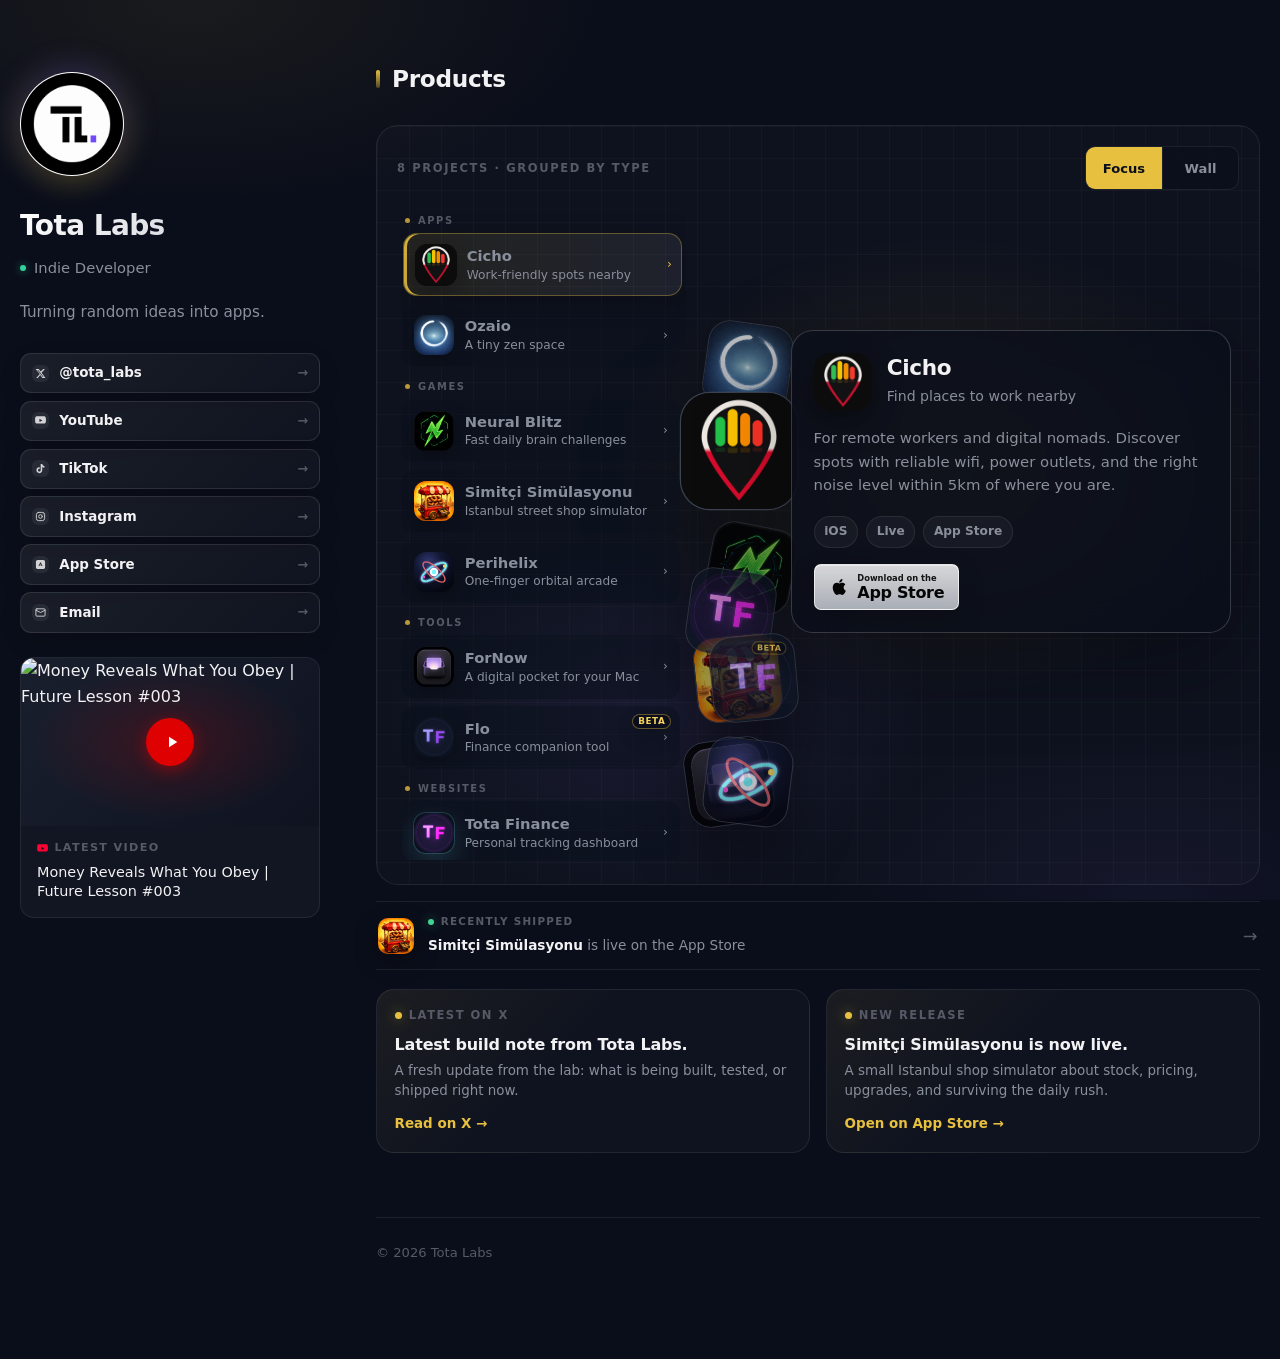
==== index.html @ 896d5843 "Space out product wall icons" ====
<!DOCTYPE html>
<html lang="en">
<head>
  <meta charset="UTF-8">
  <meta name="viewport" content="width=device-width, initial-scale=1.0">
  <title>Tota Labs — Indie iOS Developer</title>
  <meta name="description" content="Turning random ideas into apps. iOS apps and tools by Tota Labs.">
  <meta name="google-site-verification" content="tm0TRCMGnR0qVVEv2J3q72Yfda4okqxK7jgFjGR9N6Y">
  <link rel="canonical" href="https://www.tota-labs.com/">
  <link rel="icon" href="logo.png" type="image/png">
  <link rel="apple-touch-icon" href="logo.png">
  <meta name="theme-color" content="#0a0e1a">

  <!-- Open Graph (Facebook, LinkedIn, WhatsApp, iMessage, Slack) -->
  <meta property="og:type" content="website">
  <meta property="og:url" content="https://www.tota-labs.com/">
  <meta property="og:title" content="Tota Labs — Indie iOS Developer">
  <meta property="og:description" content="Turning random ideas into apps.">
  <meta property="og:image" content="https://www.tota-labs.com/og-image.png">
  <meta property="og:image:width" content="1200">
  <meta property="og:image:height" content="630">
  <meta property="og:site_name" content="Tota Labs">

  <!-- Twitter / X -->
  <meta name="twitter:card" content="summary_large_image">
  <meta name="twitter:site" content="@tota_labs">
  <meta name="twitter:creator" content="@tota_labs">
  <meta name="twitter:title" content="Tota Labs — Indie iOS Developer">
  <meta name="twitter:description" content="Turning random ideas into apps.">
  <meta name="twitter:image" content="https://www.tota-labs.com/og-image.png">

  <!-- Structured data — helps Google understand who this is -->
  <script type="application/ld+json">
  {
    "@context": "https://schema.org",
    "@type": "Person",
    "name": "Tota",
    "alternateName": "Tota Labs",
    "url": "https://www.tota-labs.com",
    "image": "https://www.tota-labs.com/logo.png",
    "jobTitle": "Indie iOS Developer",
    "description": "Turning random ideas into apps.",
    "email": "totabuilds@gmail.com",
    "sameAs": [
      "https://x.com/tota_labs",
      "https://www.youtube.com/@TotaLabs",
      "https://www.tiktok.com/@tota.labs",
      "https://www.instagram.com/tota.labs/",
      "https://apps.apple.com/developer/zeki-yigit-gulergun/id1866038656"
    ],
    "knowsAbout": ["iOS development", "SwiftUI", "Indie app development"],
    "owns": [
      { "@type": "MobileApplication", "name": "Cicho", "operatingSystem": "iOS", "url": "https://apps.apple.com/pl/app/cicho/id6765781671" },
      { "@type": "MobileApplication", "name": "Ozaio", "operatingSystem": "iOS", "url": "https://apps.apple.com/pl/app/ozaio/id6757318842" },
      { "@type": "MobileApplication", "name": "Neural Blitz", "operatingSystem": "iOS", "url": "https://apps.apple.com/pl/app/neural-blitz/id6772118304" },
      { "@type": "MobileApplication", "name": "Simitçi Simülasyonu", "operatingSystem": "iOS", "url": "https://apps.apple.com/developer/zeki-yigit-gulergun/id1866038656" },
      { "@type": "MobileApplication", "name": "Perihelix", "operatingSystem": "iOS", "applicationCategory": "GameApplication" }
    ]
  }
  </script>

  <style>
    *, *::before, *::after { margin: 0; padding: 0; box-sizing: border-box; }

    :root {
      --bg:         #0a0e1a;
      --bg-2:       #0d1220;
      --surface:    rgba(255,255,255,0.035);
      --surface-h:  rgba(255,255,255,0.065);
      --border:     rgba(255,255,255,0.08);
      --border-h:   rgba(255,255,255,0.18);
      --accent:     #E8C040;
      --accent-2:   #8b6cf6;
      --text:       #f2f2f4;
      --muted:      #8a8f9c;
      --faint:      #555a66;
    }

    html { scroll-behavior: smooth; }

    /* Keyboard navigation — themed focus ring */
    *:focus { outline: none; }
    a:focus-visible,
    button:focus-visible {
      outline: 2px solid var(--accent);
      outline-offset: 3px;
      border-radius: 6px;
    }
    .link-pill:focus-visible,
    .card:focus-visible,
    .yt-card:focus-visible {
      outline-offset: 4px;
    }

    body {
      background: var(--bg);
      color: var(--text);
      font-family: -apple-system, BlinkMacSystemFont, 'SF Pro Text', 'Segoe UI', system-ui, sans-serif;
      line-height: 1.6;
      min-height: 100vh;
      background-image:
        radial-gradient(ellipse 50% 35% at 15% 0%, rgba(232,192,64,0.07) 0%, transparent 65%),
        radial-gradient(ellipse 40% 30% at 90% 100%, rgba(139,108,246,0.06) 0%, transparent 65%);
      background-attachment: fixed;
    }

    .layout {
      width: min(100% - 2.5rem, 1760px);
      margin: 0 auto;
      padding: 3.75rem 0 6rem;
      display: grid;
      grid-template-columns: 300px minmax(0, 1fr);
      gap: 3.5rem;
    }

    /* ── SIDEBAR ── */
    .sidebar {
      position: sticky;
      top: 4.5rem;
      align-self: start;
    }

    .avatar-wrap {
      position: relative;
      width: 104px;
      height: 104px;
      margin-bottom: 1.75rem;
    }
    .avatar-wrap::before {
      content: '';
      position: absolute;
      inset: -8px;
      border-radius: 50%;
      background: conic-gradient(from 180deg, rgba(232,192,64,0.45), rgba(139,108,246,0.35), rgba(232,192,64,0.45));
      filter: blur(14px);
      opacity: 0.55;
      z-index: 0;
    }
    .avatar {
      position: relative;
      width: 100%;
      height: 100%;
      border-radius: 50%;
      overflow: hidden;
      border: 1px solid var(--border-h);
      background: #fff;
      z-index: 1;
    }
    .avatar img {
      width: 100%;
      height: 100%;
      object-fit: cover;
      display: block;
    }

    .name {
      font-size: 1.75rem;
      font-weight: 700;
      letter-spacing: -0.6px;
      margin-bottom: 0.25rem;
      background: linear-gradient(135deg, #fff 0%, #bcbfc9 100%);
      -webkit-background-clip: text;
      -webkit-text-fill-color: transparent;
      background-clip: text;
    }
    .role {
      font-size: 0.92rem;
      color: var(--muted);
      margin-bottom: 1.25rem;
      display: inline-flex;
      align-items: center;
      gap: 0.5rem;
    }
    .role::before {
      content: '';
      width: 6px; height: 6px;
      border-radius: 50%;
      background: #34d399;
      box-shadow: 0 0 8px rgba(52,211,153,0.6);
      animation: pulse 2.5s ease-in-out infinite;
    }
    @keyframes pulse {
      0%, 100% { opacity: 1; transform: scale(1); }
      50% { opacity: 0.55; transform: scale(0.85); }
    }
    .bio {
      font-size: 0.95rem;
      color: var(--muted);
      line-height: 1.65;
      margin-bottom: 1.75rem;
    }

    /* Vertical link pills */
    .links {
      display: flex;
      flex-direction: column;
      gap: 0.45rem;
      margin-bottom: 1.5rem;
    }
    .link-pill {
      display: flex;
      align-items: center;
      gap: 0.65rem;
      padding: 0.54rem 0.68rem;
      background:
        linear-gradient(135deg, rgba(255,255,255,0.065), rgba(255,255,255,0.026));
      border: 1px solid rgba(255,255,255,0.1);
      border-radius: 11px;
      color: var(--text);
      text-decoration: none;
      font-size: 0.84rem;
      font-weight: 650;
      transition: transform 0.2s, background 0.2s, border-color 0.2s, box-shadow 0.2s;
      position: relative;
      box-shadow: 0 8px 22px rgba(0,0,0,0.12);
    }
    .link-pill svg {
      width: 17px;
      height: 17px;
      flex-shrink: 0;
      padding: 3px;
      border-radius: 6px;
      color: var(--text);
      background: rgba(255,255,255,0.075);
      opacity: 0.86;
      transition: opacity 0.2s, color 0.2s, background 0.2s;
    }
    .link-pill .label { flex: 1; }
    .link-pill .arrow {
      font-size: 0.8rem;
      color: var(--faint);
      transition: transform 0.2s, color 0.2s;
    }
    .link-pill:hover {
      background:
        linear-gradient(135deg, rgba(232,192,64,0.12), rgba(255,255,255,0.05));
      border-color: rgba(232,192,64,0.28);
      box-shadow: 0 10px 28px rgba(0,0,0,0.18);
      transform: translateX(2px);
    }
    .link-pill:hover svg {
      opacity: 1;
      color: var(--accent);
      background: rgba(232,192,64,0.12);
    }
    .link-pill:hover .arrow {
      transform: translateX(3px);
      color: var(--accent);
    }

    /* ── YOUTUBE CARD ── */
    .yt-card {
      margin-top: 1.5rem;
      display: block;
      text-decoration: none;
      background: var(--surface);
      border: 1px solid var(--border);
      border-radius: 14px;
      overflow: hidden;
      transition: all 0.2s;
      color: inherit;
    }
    .yt-card:hover {
      background: var(--surface-h);
      border-color: var(--border-h);
      transform: translateY(-2px);
    }
    .yt-thumb {
      position: relative;
      width: 100%;
      aspect-ratio: 16 / 9;
      background:
        radial-gradient(ellipse at center, rgba(232,0,0,0.18) 0%, transparent 65%),
        linear-gradient(135deg, #1a1f2e 0%, #0f1320 100%);
      display: flex;
      align-items: center;
      justify-content: center;
      overflow: hidden;
    }
    .yt-thumb img {
      width: 100%;
      height: 100%;
      object-fit: cover;
      display: block;
    }
    .yt-play {
      width: 48px;
      height: 48px;
      border-radius: 50%;
      background: rgba(232,0,0,0.95);
      display: flex;
      align-items: center;
      justify-content: center;
      box-shadow: 0 4px 16px rgba(232,0,0,0.4);
      position: relative;
      z-index: 1;
    }
    .yt-play svg { margin-left: 3px; }
    .yt-card:hover .yt-play { transform: scale(1.08); }
    .yt-play { transition: transform 0.2s; }
    .yt-body { padding: 0.85rem 1rem 0.95rem; }
    .yt-label {
      font-size: 0.7rem;
      font-weight: 600;
      letter-spacing: 0.12em;
      text-transform: uppercase;
      color: var(--faint);
      margin-bottom: 0.35rem;
      display: flex;
      align-items: center;
      gap: 0.4rem;
    }
    .yt-label svg { color: #ff0033; }
    .yt-title {
      font-size: 0.9rem;
      font-weight: 500;
      color: var(--text);
      line-height: 1.35;
      display: -webkit-box;
      -webkit-line-clamp: 2;
      -webkit-box-orient: vertical;
      overflow: hidden;
    }

    /* ── MAIN ── */
    .main { min-width: 0; }
    .section-title {
      font-size: 1.45rem;
      font-weight: 700;
      letter-spacing: -0.3px;
      margin-bottom: 1.75rem;
      display: flex;
      align-items: center;
      gap: 0.75rem;
    }
    .section-title::before {
      content: '';
      width: 4px;
      height: 18px;
      border-radius: 2px;
      background: linear-gradient(180deg, var(--accent), rgba(232,192,64,0.3));
    }
    .section-title:not(:first-child) { margin-top: 3.5rem; }

    /* ── PRODUCT WALL ── */
    .studio {
      position: relative;
      min-height: 760px;
      border: 1px solid var(--border);
      border-radius: 22px;
      overflow: hidden;
      background:
        linear-gradient(rgba(255,255,255,0.025) 1px, transparent 1px),
        linear-gradient(90deg, rgba(255,255,255,0.025) 1px, transparent 1px),
        radial-gradient(ellipse 55% 45% at 64% 45%, rgba(232,192,64,0.1), transparent 68%),
        radial-gradient(ellipse 45% 35% at 32% 78%, rgba(139,108,246,0.09), transparent 70%),
        rgba(255,255,255,0.018);
      background-size: 32px 32px, 32px 32px, auto, auto, auto;
    }
    .studio-topbar {
      position: absolute;
      top: 1.25rem;
      left: 1.25rem;
      right: 1.25rem;
      z-index: 4;
      display: flex;
      align-items: center;
      justify-content: space-between;
      gap: 1rem;
    }
    .studio-kicker {
      font-size: 0.72rem;
      font-weight: 700;
      letter-spacing: 0.14em;
      text-transform: uppercase;
      color: var(--faint);
    }
    .view-toggle {
      display: inline-flex;
      border: 1px solid var(--border);
      border-radius: 10px;
      overflow: hidden;
      background: rgba(10,14,26,0.58);
      backdrop-filter: blur(14px);
    }
    .view-toggle button {
      border: 0;
      min-width: 76px;
      padding: 0.65rem 0.9rem;
      color: var(--muted);
      background: transparent;
      font: inherit;
      font-size: 0.82rem;
      font-weight: 650;
      cursor: pointer;
    }
    .view-toggle button + button { border-left: 1px solid var(--border); }
    .view-toggle button.active {
      color: #0a0e1a;
      background: var(--accent);
    }
    .product-rail {
      position: absolute;
      top: 5.5rem;
      left: 1.5rem;
      bottom: 1.5rem;
      z-index: 3;
      width: 285px;
      display: flex;
      flex-direction: column;
      gap: 0.6rem;
      overflow: auto;
      padding-right: 0.35rem;
    }
    .product-group {
      display: flex;
      flex-direction: column;
      gap: 0.46rem;
    }
    .product-group + .product-group {
      margin-top: 0.22rem;
    }
    .product-category {
      display: flex;
      align-items: center;
      gap: 0.5rem;
      padding: 0.1rem 0.25rem 0.02rem;
      color: var(--faint);
      font-size: 0.62rem;
      font-weight: 850;
      letter-spacing: 0.16em;
      line-height: 1;
      text-transform: uppercase;
    }
    .product-category::before {
      content: '';
      width: 5px;
      height: 5px;
      border-radius: 999px;
      background: rgba(232,192,64,0.78);
      box-shadow: 0 0 14px rgba(232,192,64,0.24);
    }
    .product-rail {
      scrollbar-width: none;
    }
    .product-rail::-webkit-scrollbar {
      display: none;
    }
    .product-tab {
      position: relative;
      width: 100%;
      display: grid;
      grid-template-columns: 40px 1fr auto;
      gap: 0.7rem;
      align-items: center;
      padding: 0.66rem 0.72rem;
      border: 1px solid transparent;
      border-radius: 14px;
      color: var(--text);
      text-align: left;
      background: rgba(12,17,30,0.48);
      overflow: hidden;
      cursor: pointer;
      transition: border-color 0.2s, background 0.2s, transform 0.2s, box-shadow 0.2s;
      font: inherit;
    }
    .product-tab:hover {
      border-color: rgba(232,192,64,0.3);
      background: rgba(255,255,255,0.075);
      box-shadow: 0 14px 38px rgba(0,0,0,0.2), 0 0 24px rgba(232,192,64,0.06);
      transform: translateX(3px);
    }
    .product-tab.active {
      border-color: rgba(232,192,64,0.34);
      background: linear-gradient(90deg, rgba(232,192,64,0.1), rgba(255,255,255,0.065));
      box-shadow: 0 16px 44px rgba(0,0,0,0.24), inset 3px 0 0 rgba(232,192,64,0.9);
      transform: translateX(2px);
    }
    .product-tab:hover img,
    .product-tab.active img {
      transform: scale(1.06);
    }
    .product-tab img,
    .floating-app img,
    .detail-icon img {
      width: 100%;
      height: 100%;
      object-fit: cover;
      display: block;
    }
    .product-tab img {
      width: 40px;
      height: 40px;
      border-radius: 12px;
      box-shadow: 0 8px 22px rgba(0,0,0,0.28);
      transition: transform 0.2s, box-shadow 0.2s;
    }
    .product-tab[data-product="finance"] img,
    .floating-app[data-product="finance"] img {
      filter: hue-rotate(28deg) saturate(1.45) brightness(1.16);
    }
    .product-tab[data-product="finance"] img {
      box-shadow: 0 0 0 1px rgba(82,213,255,0.18), 0 10px 26px rgba(82,213,255,0.16);
    }
    .product-tab[data-product="flo"],
    .floating-app[data-product="flo"] {
      position: relative;
    }
    .product-tab[data-product="flo"]::after,
    .floating-app[data-product="flo"]::after {
      content: 'BETA';
      position: absolute;
      right: 8px;
      top: 7px;
      border: 1px solid rgba(232,192,64,0.4);
      border-radius: 999px;
      padding: 0.12rem 0.32rem;
      color: #f6d45c;
      background: rgba(10,14,26,0.78);
      font-size: 0.55rem;
      font-weight: 800;
      letter-spacing: 0.06em;
      line-height: 1;
      box-shadow: 0 8px 18px rgba(0,0,0,0.24);
    }
    .floating-app[data-product="flo"]::after {
      right: 7px;
      top: 7px;
      font-size: 0.5rem;
      padding: 0.1rem 0.28rem;
      transform: rotate(6deg);
    }
    .product-tab strong {
      display: block;
      font-size: 0.92rem;
      line-height: 1.2;
      margin-bottom: 0.18rem;
    }
    .product-tab span {
      display: block;
      color: var(--muted);
      font-size: 0.76rem;
      line-height: 1.25;
    }
    .tab-arrow {
      color: var(--faint);
      font-size: 1.2rem;
      transition: color 0.2s, transform 0.2s;
    }
    .product-tab:hover .tab-arrow,
    .product-tab.active .tab-arrow {
      color: var(--accent);
      transform: translateX(2px);
    }
    .product-canvas {
      position: absolute;
      top: 5.25rem;
      left: 345px;
      right: 500px;
      bottom: 1.5rem;
      transition: transform 0.28s ease-out;
      will-change: transform;
    }
    .floating-app {
      position: absolute;
      width: 86px;
      height: 86px;
      border: 1px solid rgba(255,255,255,0.18);
      border-radius: 22px;
      overflow: hidden;
      box-shadow: 0 24px 70px rgba(0,0,0,0.42);
      opacity: 0.72;
      transform: translate(-50%, -50%) rotate(var(--r));
      transition: transform 0.35s ease, opacity 0.25s, filter 0.25s;
      background: #111827;
      cursor: pointer;
    }
    .floating-app:hover,
    .floating-app:focus-visible {
      opacity: 1;
      filter: saturate(1.18) brightness(1.08);
      box-shadow: 0 28px 80px rgba(0,0,0,0.48), 0 0 34px rgba(232,192,64,0.11);
      transform: translate(-50%, -50%) rotate(var(--r)) scale(1.08);
    }
    .floating-app.active {
      opacity: 1;
      filter: saturate(1.15);
      transform: translate(-50%, -50%) rotate(0deg) scale(1.38);
      z-index: 2;
    }
    .floating-app:nth-child(1) { left: 46%; top: 37%; --r: -7deg; }
    .floating-app:nth-child(2) { left: 70%; top: 24%; --r: 8deg; }
    .floating-app:nth-child(3) { left: 79%; top: 55%; --r: 11deg; }
    .floating-app:nth-child(4) { left: 43%; top: 72%; --r: -6deg; }
    .floating-app:nth-child(5) { left: 24%; top: 62%; --r: 8deg; }
    .floating-app:nth-child(6) { left: 86%; top: 72%; --r: -5deg; }
    .floating-app:nth-child(7) { left: 20%; top: 88%; --r: -8deg; }
    .floating-app:nth-child(8) { left: 70%; top: 88%; --r: 7deg; }
    .focus-panel {
      position: absolute;
      top: 12.75rem;
      right: 1.75rem;
      bottom: auto;
      width: 440px;
      z-index: 3;
      border: 1px solid var(--border-h);
      border-radius: 22px;
      padding: 1.35rem;
      background: rgba(10,14,26,0.74);
      backdrop-filter: blur(18px);
      box-shadow: 0 24px 90px rgba(0,0,0,0.35);
    }
    .detail-head {
      display: flex;
      align-items: center;
      gap: 0.95rem;
      margin-bottom: 1rem;
    }
    .detail-icon {
      width: 58px;
      height: 58px;
      border-radius: 16px;
      overflow: hidden;
      flex-shrink: 0;
      box-shadow: 0 12px 30px rgba(0,0,0,0.35);
    }
    .detail-title {
      font-size: 1.35rem;
      line-height: 1.15;
      letter-spacing: -0.35px;
      margin-bottom: 0.25rem;
    }
    .detail-tagline {
      color: var(--muted);
      font-size: 0.88rem;
    }
    .detail-desc {
      color: var(--muted);
      font-size: 0.93rem;
      line-height: 1.6;
      margin-bottom: 1.1rem;
    }
    .detail-meta {
      display: flex;
      flex-wrap: wrap;
      gap: 0.5rem;
      margin-bottom: 1rem;
    }
    .meta-pill {
      border: 1px solid var(--border);
      border-radius: 999px;
      padding: 0.35rem 0.6rem;
      color: var(--muted);
      background: rgba(255,255,255,0.04);
      font-size: 0.76rem;
      font-weight: 600;
    }
    .detail-action {
      display: inline-flex;
      align-items: center;
      justify-content: center;
      gap: 0.5rem;
      color: #0a0e1a;
      background: var(--accent);
      border-radius: 10px;
      padding: 0.72rem 0.95rem;
      font-size: 0.86rem;
      font-weight: 700;
      text-decoration: none;
      min-height: 44px;
      transition: transform 0.2s, box-shadow 0.2s, background 0.2s, border-color 0.2s;
    }
    .detail-action:hover {
      transform: translateY(-1px);
      box-shadow: 0 12px 30px rgba(232,192,64,0.18);
    }
    .detail-action.app-store-badge {
      gap: 0.46rem;
      width: fit-content;
      min-width: 145px;
      min-height: 46px;
      padding: 0.36rem 0.62rem 0.38rem;
      border: 1px solid rgba(255,255,255,0.68);
      border-radius: 7px;
      color: #050505;
      background: linear-gradient(180deg, rgba(255,255,255,0.84) 0%, rgba(232,236,242,0.72) 100%);
      backdrop-filter: blur(12px) saturate(1.15);
      box-shadow:
        0 10px 28px rgba(0,0,0,0.2),
        inset 0 1px 0 rgba(255,255,255,0.46);
    }
    .detail-action.app-store-badge:hover {
      background: linear-gradient(180deg, rgba(255,255,255,0.94), rgba(238,241,246,0.86));
      border-color: rgba(255,255,255,0.9);
      box-shadow:
        0 14px 34px rgba(0,0,0,0.28),
        0 0 24px rgba(255,255,255,0.08),
        inset 0 0 0 1px rgba(0,0,0,0.08);
    }
    .detail-action.app-store-badge svg {
      width: 22px;
      height: 22px;
      flex-shrink: 0;
    }
    .app-store-copy {
      display: flex;
      flex-direction: column;
      line-height: 1;
      letter-spacing: 0;
    }
    .app-store-copy small {
      margin-bottom: 0.16rem;
      color: #141414;
      font-size: 0.52rem;
      font-weight: 650;
    }
    .app-store-copy strong {
      color: #050505;
      font-size: 1rem;
      font-weight: 800;
      letter-spacing: -0.02em;
    }
    .detail-action.disabled {
      pointer-events: none;
      color: var(--faint);
      background: rgba(255,255,255,0.06);
      border: 1px solid var(--border);
    }
    .studio.wall .focus-panel {
      transform: translateY(8px);
      opacity: 0;
      pointer-events: none;
    }
    .studio.wall .product-canvas {
      right: 1.75rem;
    }
    .studio.wall .floating-app {
      width: 104px;
      height: 104px;
      opacity: 0.92;
      transform: translate(-50%, -50%) rotate(var(--r));
    }
    .studio.wall .floating-app:nth-child(1) { left: 30%; top: 31%; }
    .studio.wall .floating-app:nth-child(2) { left: 53%; top: 22%; }
    .studio.wall .floating-app:nth-child(3) { left: 78%; top: 37%; }
    .studio.wall .floating-app:nth-child(4) { left: 51%; top: 64%; }
    .studio.wall .floating-app:nth-child(5) { left: 30%; top: 72%; }
    .studio.wall .floating-app:nth-child(6) { left: 86%; top: 68%; }
    .studio.wall .floating-app:nth-child(7) { left: 12%; top: 50%; }
    .studio.wall .floating-app:nth-child(8) { left: 69%; top: 86%; }

    /* ── RECENTLY SHIPPED ── */
    .shipped-strip {
      display: grid;
      grid-template-columns: auto 1fr auto;
      align-items: center;
      gap: 0.85rem;
      min-height: 58px;
      margin-top: 1rem;
      padding: 0.7rem 0.15rem;
      border-top: 1px solid var(--border);
      border-bottom: 1px solid var(--border);
      color: var(--text);
      text-decoration: none;
    }
    .shipped-icon {
      width: 36px;
      height: 36px;
      border-radius: 10px;
      box-shadow: 0 8px 24px rgba(0,0,0,0.28);
    }
    .shipped-copy {
      min-width: 0;
    }
    .shipped-label {
      display: flex;
      align-items: center;
      gap: 0.42rem;
      margin-bottom: 0.15rem;
      color: var(--faint);
      font-size: 0.65rem;
      font-weight: 800;
      letter-spacing: 0.12em;
      text-transform: uppercase;
    }
    .shipped-label::before {
      content: '';
      width: 6px;
      height: 6px;
      border-radius: 50%;
      background: #42d392;
      box-shadow: 0 0 12px rgba(66,211,146,0.55);
    }
    .shipped-title {
      overflow: hidden;
      color: var(--muted);
      font-size: 0.85rem;
      line-height: 1.35;
      text-overflow: ellipsis;
      white-space: nowrap;
    }
    .shipped-title strong {
      color: var(--text);
      font-weight: 700;
    }
    .shipped-arrow {
      color: var(--faint);
      font-size: 1.1rem;
      transition: color 0.2s, transform 0.2s;
    }
    .shipped-strip:hover .shipped-arrow {
      color: var(--accent);
      transform: translateX(3px);
    }

    /* ── SIGNALS ── */
    .signals {
      display: grid;
      grid-template-columns: repeat(2, minmax(0, 1fr));
      gap: 1rem;
      margin-top: 1.15rem;
    }
    .signal-card {
      position: relative;
      display: flex;
      flex-direction: column;
      min-height: 138px;
      padding: 1.05rem 1.1rem;
      border: 1px solid var(--border);
      border-radius: 18px;
      color: var(--text);
      text-decoration: none;
      background:
        linear-gradient(135deg, rgba(232,192,64,0.055), transparent 42%),
        rgba(255,255,255,0.025);
      overflow: hidden;
      transition: transform 0.22s, border-color 0.22s, background 0.22s, box-shadow 0.22s;
    }
    .signal-card:hover {
      transform: translateY(-3px);
      border-color: rgba(232,192,64,0.28);
      background:
        linear-gradient(135deg, rgba(232,192,64,0.09), transparent 44%),
        rgba(255,255,255,0.04);
      box-shadow: 0 18px 50px rgba(0,0,0,0.24);
    }
    .signal-label {
      display: inline-flex;
      align-items: center;
      gap: 0.45rem;
      margin-bottom: 0.65rem;
      color: var(--faint);
      font-size: 0.72rem;
      font-weight: 800;
      letter-spacing: 0.13em;
      text-transform: uppercase;
    }
    .signal-dot {
      width: 7px;
      height: 7px;
      border-radius: 50%;
      background: var(--accent);
      box-shadow: 0 0 14px rgba(232,192,64,0.55);
    }
    .signal-title {
      margin-bottom: 0.35rem;
      font-size: 1rem;
      line-height: 1.25;
      letter-spacing: -0.2px;
    }
    .signal-copy {
      max-width: 54ch;
      color: var(--muted);
      font-size: 0.84rem;
      line-height: 1.48;
    }
    .signal-link {
      margin-top: auto;
      padding-top: 0.8rem;
      color: var(--accent);
      font-size: 0.84rem;
      font-weight: 750;
    }

    /* ── FOOTER ── */
    .footer {
      margin-top: 4rem;
      padding-top: 1.5rem;
      border-top: 1px solid var(--border);
      font-size: 0.82rem;
      color: var(--faint);
      display: flex;
      justify-content: space-between;
      flex-wrap: wrap;
      gap: 0.5rem;
    }

    /* ── RESPONSIVE ── */
    @media (max-width: 900px) {
      .layout {
        grid-template-columns: 1fr;
        gap: 2.6rem;
        width: min(100% - 2rem, 760px);
        padding: 3rem 0 4rem;
      }
      .sidebar {
        position: static;
        max-width: none;
      }
      .avatar-wrap {
        width: 92px;
        height: 92px;
        margin-bottom: 1.35rem;
      }
      .bio {
        max-width: 34rem;
        margin-bottom: 1.35rem;
      }
      .links {
        display: grid;
        grid-template-columns: repeat(2, minmax(0, 1fr));
        gap: 0.55rem;
      }
      .link-pill {
        min-height: 44px;
      }
      .yt-card {
        max-width: 420px;
      }
      .studio {
        min-height: auto;
        padding: 5.35rem 1rem 1rem;
        border-radius: 20px;
      }
      .studio-topbar {
        left: 1rem;
        right: 1rem;
      }
      .product-rail {
        position: relative;
        top: auto;
        left: auto;
        bottom: auto;
        width: 100%;
        flex-direction: column;
        overflow: visible;
        padding: 0.15rem 0.1rem 0.35rem;
        margin-bottom: 1rem;
      }
      .product-group {
        gap: 0.44rem;
      }
      .product-group + .product-group {
        margin-top: 0.25rem;
      }
      .product-category {
        padding-left: 0.1rem;
      }
      .product-tab {
        min-width: 0;
      }
      .product-canvas {
        position: relative;
        inset: auto;
        left: auto;
        right: auto;
        bottom: auto;
        top: auto;
        height: 320px;
        padding-left: 0;
      }
      .focus-panel {
        position: relative;
        top: auto;
        right: auto;
        bottom: auto;
        width: 100%;
        padding: 1.2rem;
      }
      .studio.wall .focus-panel {
        display: none;
      }
      .studio.wall .product-canvas {
        right: auto;
      }
      .signals {
        grid-template-columns: 1fr;
      }
      .product-canvas {
        transform: none !important;
      }
    }
    @media (max-width: 640px) {
      .layout {
        width: min(100% - 1.25rem, 520px);
        padding: 1.5rem 0 2.5rem;
        gap: 2rem;
      }
      .avatar-wrap { width: 82px; height: 82px; }
      .name { font-size: 1.5rem; }
      .role { margin-bottom: 0.9rem; }
      .bio {
        font-size: 0.9rem;
        margin-bottom: 1rem;
      }
      .links {
        grid-template-columns: 1fr;
        gap: 0.42rem;
      }
      .link-pill {
        padding: 0.52rem 0.64rem;
        border-radius: 10px;
      }
      .yt-card {
        margin-top: 1.1rem;
        max-width: none;
        border-radius: 13px;
      }
      .section-title {
        margin-bottom: 1.1rem;
        font-size: 1.28rem;
      }
      .studio {
        padding: 5.9rem 0.72rem 0.72rem;
      }
      .studio-topbar {
        align-items: flex-start;
        flex-direction: column;
        gap: 0.75rem;
      }
      .studio-kicker {
        font-size: 0.64rem;
        letter-spacing: 0.11em;
      }
      .view-toggle {
        width: 100%;
        border-radius: 12px;
      }
      .view-toggle button {
        min-width: 0;
        flex: 1;
        padding: 0.72rem 0.75rem;
      }
      .product-rail {
        margin-bottom: 0.7rem;
      }
      .product-tab {
        min-width: 204px;
        grid-template-columns: 38px 1fr auto;
        gap: 0.62rem;
        padding: 0.58rem 0.62rem;
        border-radius: 13px;
      }
      .product-tab img {
        width: 38px;
        height: 38px;
      }
      .product-tab strong {
        font-size: 0.86rem;
      }
      .product-tab span {
        font-size: 0.72rem;
      }
      .product-canvas {
        height: 260px;
      }
      .floating-app {
        width: 64px;
        height: 64px;
        border-radius: 18px;
      }
      .floating-app.active {
        transform: translate(-50%, -50%) rotate(0deg) scale(1.18);
      }
      .studio.wall .floating-app {
        width: 68px;
        height: 68px;
      }
      .studio.wall .floating-app:nth-child(1) { left: 25%; top: 30%; }
      .studio.wall .floating-app:nth-child(2) { left: 58%; top: 22%; }
      .studio.wall .floating-app:nth-child(3) { left: 78%; top: 43%; }
      .studio.wall .floating-app:nth-child(4) { left: 50%; top: 66%; }
      .studio.wall .floating-app:nth-child(5) { left: 24%; top: 72%; }
      .studio.wall .floating-app:nth-child(6) { left: 84%; top: 68%; }
      .studio.wall .floating-app:nth-child(7) { left: 10%; top: 51%; }
      .studio.wall .floating-app:nth-child(8) { left: 68%; top: 86%; }
      .focus-panel {
        border-radius: 18px;
        padding: 1rem;
      }
      .detail-head {
        gap: 0.75rem;
        margin-bottom: 0.8rem;
      }
      .detail-icon {
        width: 50px;
        height: 50px;
        border-radius: 14px;
      }
      .detail-title {
        font-size: 1.16rem;
      }
      .detail-desc {
        font-size: 0.88rem;
      }
      .detail-action.app-store-badge {
        min-width: 136px;
        min-height: 44px;
      }
      .app-store-copy strong {
        font-size: 0.94rem;
      }
      .signals {
        margin-top: 0.9rem;
      }
      .shipped-strip {
        gap: 0.68rem;
        margin-top: 0.8rem;
      }
      .shipped-title {
        font-size: 0.78rem;
      }
      .signal-card {
        min-height: 0;
        padding: 1rem;
        border-radius: 16px;
      }
    }
  </style>
</head>
<body>
  <div class="layout">

    <!-- ── SIDEBAR ── -->
    <aside class="sidebar">
      <div class="avatar-wrap">
        <div class="avatar">
          <img src="logo.png" alt="Tota Labs logo" width="104" height="104" fetchpriority="high">
        </div>
      </div>
      <h1 class="name">Tota Labs</h1>
      <p class="role">Indie Developer</p>
      <p class="bio">
        Turning random ideas into apps.
      </p>

      <div class="links">
        <a class="link-pill" href="https://x.com/tota_labs" target="_blank" rel="noopener">
          <svg width="14" height="14" viewBox="0 0 24 24" fill="currentColor"><path d="M18.244 2.25h3.308l-7.227 8.26 8.502 11.24H16.17l-4.714-6.231-5.401 6.231H2.744l7.73-8.835L1.254 2.25H8.08l4.253 5.622zm-1.161 17.52h1.833L7.084 4.126H5.117z"/></svg>
          <span class="label">@tota_labs</span>
          <span class="arrow">→</span>
        </a>
        <a class="link-pill" href="https://www.youtube.com/@TotaLabs" target="_blank" rel="noopener">
          <svg width="16" height="16" viewBox="0 0 24 24" fill="currentColor"><path d="M23.5 6.2s-.2-1.7-1-2.4c-.9-1-1.9-1-2.4-1.1C17.1 2.5 12 2.5 12 2.5s-5.1 0-8.1.2c-.5.1-1.5.1-2.4 1.1-.7.8-1 2.4-1 2.4S.2 8 .2 9.8v1.7c0 1.8.3 3.6.3 3.6s.2 1.7 1 2.4c.9 1 2.1.9 2.6 1 1.9.2 8 .2 8 .2s5.1 0 8.1-.2c.5-.1 1.5-.1 2.4-1.1.7-.8 1-2.4 1-2.4s.3-1.8.3-3.6V9.8c-.1-1.8-.4-3.6-.4-3.6zM9.7 15.5V8l6.5 3.8-6.5 3.7z"/></svg>
          <span class="label">YouTube</span>
          <span class="arrow">→</span>
        </a>
        <a class="link-pill" href="https://www.tiktok.com/@tota.labs" target="_blank" rel="noopener">
          <svg width="15" height="15" viewBox="0 0 24 24" fill="currentColor"><path d="M19.59 6.69a4.83 4.83 0 0 1-3.77-4.25V2h-3.45v13.67a2.89 2.89 0 0 1-5.2 1.74 2.89 2.89 0 0 1 2.31-4.64c.3 0 .59.05.86.14V9.4a6.33 6.33 0 0 0-.86-.06A6.34 6.34 0 0 0 3.14 15.68a6.34 6.34 0 0 0 10.83 4.48 6.31 6.31 0 0 0 1.85-4.48V8.69a8.22 8.22 0 0 0 4.77 1.53V6.69z"/></svg>
          <span class="label">TikTok</span>
          <span class="arrow">→</span>
        </a>
        <a class="link-pill" href="https://www.instagram.com/tota.labs/" target="_blank" rel="noopener">
          <svg width="15" height="15" viewBox="0 0 24 24" fill="none" stroke="currentColor" stroke-width="2" stroke-linecap="round" stroke-linejoin="round"><rect x="3" y="3" width="18" height="18" rx="5"/><circle cx="12" cy="12" r="4"/><circle cx="17.5" cy="6.5" r="1" fill="currentColor" stroke="none"/></svg>
          <span class="label">Instagram</span>
          <span class="arrow">→</span>
        </a>
        <a class="link-pill" href="https://apps.apple.com/developer/zeki-yigit-gulergun/id1866038656" target="_blank" rel="noopener">
          <svg width="16" height="16" viewBox="0 0 24 24" fill="currentColor"><path d="M6 2C3.79 2 2 3.79 2 6v12c0 2.21 1.79 4 4 4h12c2.21 0 4-1.79 4-4V6c0-2.21-1.79-4-4-4H6zm6 4.5l4.5 9h-2.1l-1-2.1H10.6l-1 2.1H7.5L12 6.5zm0 4.5l-1 2h2l-1-2z"/></svg>
          <span class="label">App Store</span>
          <span class="arrow">→</span>
        </a>
        <a class="link-pill" href="mailto:totabuilds@gmail.com">
          <svg width="16" height="16" viewBox="0 0 24 24" fill="none" stroke="currentColor" stroke-width="2" stroke-linecap="round" stroke-linejoin="round"><rect x="2" y="4" width="20" height="16" rx="2"/><path d="m22 7-10 5L2 7"/></svg>
          <span class="label">Email</span>
          <span class="arrow">→</span>
        </a>
      </div>

      <!-- LATEST YOUTUBE — auto-fills from the channel feed when available -->
      <a id="yt-card" class="yt-card" href="https://www.youtube.com/@TotaLabs" target="_blank" rel="noopener">
        <div class="yt-thumb" id="yt-thumb">
          <div class="yt-play">
            <svg width="18" height="18" viewBox="0 0 24 24" fill="#fff"><path d="M8 5v14l11-7z"/></svg>
          </div>
        </div>
        <div class="yt-body">
          <div class="yt-label">
            <svg width="11" height="11" viewBox="0 0 24 24" fill="currentColor"><path d="M23.5 6.2s-.2-1.7-1-2.4c-.9-1-1.9-1-2.4-1.1C17.1 2.5 12 2.5 12 2.5s-5.1 0-8.1.2c-.5.1-1.5.1-2.4 1.1-.7.8-1 2.4-1 2.4S.2 8 .2 9.8v1.7c0 1.8.3 3.6.3 3.6s.2 1.7 1 2.4c.9 1 2.1.9 2.6 1 1.9.2 8 .2 8 .2s5.1 0 8.1-.2c.5-.1 1.5-.1 2.4-1.1.7-.8 1-2.4 1-2.4s.3-1.8.3-3.6V9.8c-.1-1.8-.4-3.6-.4-3.6zM9.7 15.5V8l6.5 3.8-6.5 3.7z"/></svg>
            <span id="yt-status">YouTube</span>
          </div>
          <div class="yt-title" id="yt-title">Watch the latest videos on YouTube</div>
        </div>
      </a>
    </aside>

    <!-- ── MAIN ── -->
    <main class="main">

      <h2 class="section-title">Products</h2>
      <section class="studio" id="product-studio" aria-label="Tota Labs product wall">
        <div class="studio-topbar">
          <span class="studio-kicker">8 projects · grouped by type</span>
          <div class="view-toggle" aria-label="Change product view">
            <button class="active" type="button" data-view="focus">Focus</button>
            <button type="button" data-view="wall">Wall</button>
          </div>
        </div>

        <div class="product-rail" aria-label="Products">
          <div class="product-group" aria-label="Apps">
            <div class="product-category">Apps</div>
            <button class="product-tab active" type="button" data-product="cicho">
              <img src="cicho.png" alt="" width="44" height="44" loading="lazy" decoding="async">
              <span><strong>Cicho</strong><span>Work-friendly spots nearby</span></span>
              <span class="tab-arrow">›</span>
            </button>
            <button class="product-tab" type="button" data-product="ozaio">
              <img src="ozaio.png" alt="" width="44" height="44" loading="lazy" decoding="async">
              <span><strong>Ozaio</strong><span>A tiny zen space</span></span>
              <span class="tab-arrow">›</span>
            </button>
          </div>

          <div class="product-group" aria-label="Games">
            <div class="product-category">Games</div>
            <button class="product-tab" type="button" data-product="neural">
              <img src="neural-blitz.png" alt="" width="44" height="44" loading="lazy" decoding="async">
              <span><strong>Neural Blitz</strong><span>Fast daily brain challenges</span></span>
              <span class="tab-arrow">›</span>
            </button>
            <button class="product-tab" type="button" data-product="simitci">
              <img src="simitci-rush.png" alt="" width="44" height="44" loading="lazy" decoding="async">
              <span><strong>Simitçi Simülasyonu</strong><span>Istanbul street shop simulator</span></span>
              <span class="tab-arrow">›</span>
            </button>
            <button class="product-tab" type="button" data-product="perihelix">
              <img src="perihelix.svg" alt="" width="44" height="44" loading="lazy" decoding="async">
              <span><strong>Perihelix</strong><span>One-finger orbital arcade</span></span>
              <span class="tab-arrow">›</span>
            </button>
          </div>

          <div class="product-group" aria-label="Tools">
            <div class="product-category">Tools</div>
            <button class="product-tab" type="button" data-product="fornow">
              <img src="fornow.png" alt="" width="44" height="44" loading="lazy" decoding="async">
              <span><strong>ForNow</strong><span>A digital pocket for your Mac</span></span>
              <span class="tab-arrow">›</span>
            </button>
            <button class="product-tab" type="button" data-product="flo">
              <img src="tota-finance.png" alt="" width="44" height="44" loading="lazy" decoding="async">
              <span><strong>Flo</strong><span>Finance companion tool</span></span>
              <span class="tab-arrow">›</span>
            </button>
          </div>

          <div class="product-group" aria-label="Websites">
            <div class="product-category">Websites</div>
            <button class="product-tab" type="button" data-product="finance">
              <img src="tota-finance.png" alt="" width="44" height="44" loading="lazy" decoding="async">
              <span><strong>Tota Finance</strong><span>Personal tracking dashboard</span></span>
              <span class="tab-arrow">›</span>
            </button>
          </div>
        </div>

        <div class="product-canvas" aria-label="Product icons">
          <div class="floating-app active" data-product="cicho" role="button" tabindex="0" aria-label="Open Cicho details"><img src="cicho.png" alt="" width="78" height="78" loading="lazy" decoding="async"></div>
          <div class="floating-app" data-product="ozaio" role="button" tabindex="0" aria-label="Open Ozaio details"><img src="ozaio.png" alt="" width="78" height="78" loading="lazy" decoding="async"></div>
          <div class="floating-app" data-product="neural" role="button" tabindex="0" aria-label="Open Neural Blitz details"><img src="neural-blitz.png" alt="" width="78" height="78" loading="lazy" decoding="async"></div>
          <div class="floating-app" data-product="simitci" role="button" tabindex="0" aria-label="Open Simitçi Simülasyonu details"><img src="simitci-rush.png" alt="" width="78" height="78" loading="lazy" decoding="async"></div>
          <div class="floating-app" data-product="finance" role="button" tabindex="0" aria-label="Open Tota Finance details"><img src="tota-finance.png" alt="" width="78" height="78" loading="lazy" decoding="async"></div>
          <div class="floating-app" data-product="flo" role="button" tabindex="0" aria-label="Open Flo details"><img src="tota-finance.png" alt="" width="78" height="78" loading="lazy" decoding="async"></div>
          <div class="floating-app" data-product="fornow" role="button" tabindex="0" aria-label="Open ForNow details"><img src="fornow.png" alt="" width="78" height="78" loading="lazy" decoding="async"></div>
          <div class="floating-app" data-product="perihelix" role="button" tabindex="0" aria-label="Open Perihelix details"><img src="perihelix.svg" alt="" width="78" height="78" loading="lazy" decoding="async"></div>
        </div>

        <article class="focus-panel" aria-live="polite">
          <div class="detail-head">
            <div class="detail-icon"><img id="detail-icon" src="cicho.png" alt="" width="58" height="58" decoding="async"></div>
            <div>
              <h3 class="detail-title" id="detail-title">Cicho</h3>
              <p class="detail-tagline" id="detail-tagline">Find places to work nearby</p>
            </div>
          </div>
          <p class="detail-desc" id="detail-desc">
            For remote workers and digital nomads. Discover spots with reliable wifi, power outlets, and the right noise level within 5km of where you are.
          </p>
          <div class="detail-meta" id="detail-meta">
            <span class="meta-pill">iOS</span>
            <span class="meta-pill">Live</span>
            <span class="meta-pill">App Store</span>
          </div>
          <a class="detail-action app-store-badge" id="detail-action" href="https://apps.apple.com/pl/app/cicho/id6765781671" target="_blank" rel="noopener" aria-label="Download Cicho on the App Store">
            <svg viewBox="0 0 24 24" fill="currentColor" aria-hidden="true"><path d="M17.04 12.44c-.02-2.2 1.8-3.25 1.88-3.3-1.03-1.5-2.62-1.71-3.18-1.73-1.35-.14-2.64.8-3.33.8-.69 0-1.75-.78-2.88-.76-1.48.02-2.85.86-3.61 2.19-1.54 2.67-.39 6.63 1.11 8.8.73 1.06 1.61 2.25 2.76 2.21 1.1-.04 1.52-.72 2.86-.72 1.33 0 1.72.72 2.89.7 1.19-.02 1.95-1.08 2.68-2.14.84-1.23 1.19-2.42 1.21-2.48-.03-.01-2.36-.91-2.39-3.57zM14.85 5.98c.61-.74 1.02-1.77.91-2.8-.88.04-1.95.59-2.58 1.32-.57.66-1.06 1.71-.93 2.72.98.08 1.98-.5 2.6-1.24z"/></svg>
            <span class="app-store-copy"><small>Download on the</small><strong>App Store</strong></span>
          </a>
        </article>
      </section>

      <a class="shipped-strip" href="https://apps.apple.com/developer/zeki-yigit-gulergun/id1866038656" target="_blank" rel="noopener" aria-label="View Simitçi Simülasyonu on the App Store">
        <img class="shipped-icon" src="simitci-rush.png" alt="" width="36" height="36" loading="lazy" decoding="async">
        <span class="shipped-copy">
          <span class="shipped-label">Recently shipped</span>
          <span class="shipped-title"><strong>Simitçi Simülasyonu</strong> is live on the App Store</span>
        </span>
        <span class="shipped-arrow" aria-hidden="true">→</span>
      </a>

      <section class="signals" aria-label="Latest Tota Labs signals">
        <a class="signal-card" id="latest-x-card" href="https://x.com/tota_labs" target="_blank" rel="noopener">
          <span class="signal-label"><span class="signal-dot"></span><span id="latest-x-label">Latest on X</span></span>
          <h3 class="signal-title" id="latest-x-title">Build notes, launches, and small experiments.</h3>
          <p class="signal-copy" id="latest-x-copy">
            Short updates from the lab: what shipped, what broke, what changed, and what is being tested next.
          </p>
          <span class="signal-link" id="latest-x-cta">Open @tota_labs →</span>
        </a>

        <a class="signal-card" href="https://apps.apple.com/developer/zeki-yigit-gulergun/id1866038656" target="_blank" rel="noopener">
          <span class="signal-label"><span class="signal-dot"></span>New release</span>
          <h3 class="signal-title">Simitçi Simülasyonu is now live.</h3>
          <p class="signal-copy">
            A small Istanbul shop simulator about stock, pricing, upgrades, and surviving the daily rush.
          </p>
          <span class="signal-link">Open on App Store →</span>
        </a>
      </section>

      <footer class="footer">
        <span>© 2026 Tota Labs</span>
      </footer>

    </main>
  </div>

  <script>
    (() => {
      const products = {
        cicho: {
          title: 'Cicho',
          tagline: 'Find places to work nearby',
          icon: 'cicho.png',
          desc: 'For remote workers and digital nomads. Discover spots with reliable wifi, power outlets, and the right noise level within 5km of where you are.',
          meta: ['iOS', 'Live', 'App Store'],
          action: 'View on App Store →',
          href: 'https://apps.apple.com/pl/app/cicho/id6765781671'
        },
        ozaio: {
          title: 'Ozaio',
          tagline: 'A tiny zen space',
          icon: 'ozaio.png',
          desc: 'Short pauses, a quiet inner garden, and a few daily things to track. Made for moments when you need a soft reset during the day.',
          meta: ['iOS', 'Live', 'App Store'],
          action: 'View on App Store →',
          href: 'https://apps.apple.com/pl/app/ozaio/id6757318842'
        },
        neural: {
          title: 'Neural Blitz',
          tagline: 'Fast daily brain challenges',
          icon: 'neural-blitz.png',
          desc: 'Quick logic, focus, math, word, grammar, recall, and decision games. Build your Neural Score, keep your streak alive, and climb the leaderboard.',
          meta: ['iOS', 'Live', 'Game'],
          action: 'View on App Store →',
          href: 'https://apps.apple.com/pl/app/neural-blitz/id6772118304'
        },
        simitci: {
          title: 'Simitçi Simülasyonu',
          tagline: 'Istanbul street shop simulator',
          icon: 'simitci-rush.png',
          desc: 'A mobile Istanbul shop simulator about serving customers, managing stock, setting prices, upgrading your stand, and surviving the daily rush.',
          meta: ['iOS', 'Live', 'Game'],
          action: 'Open on App Store →',
          href: 'https://apps.apple.com/developer/zeki-yigit-gulergun/id1866038656'
        },
        finance: {
          title: 'Tota Finance',
          tagline: 'Personal tracking dashboard',
          icon: 'tota-finance.png',
          desc: 'A clean web dashboard for tracking personal spending, savings goals, and net worth over time. Built for makers who want clarity without spreadsheets.',
          meta: ['Web', 'Live', 'Dashboard'],
          action: 'Open Dashboard →',
          href: 'https://tota-finance.com'
        },
        flo: {
          title: 'Flo',
          tagline: 'Finance companion tool',
          icon: 'tota-finance.png',
          desc: 'A companion tool to Tota Finance. Currently in development and not publicly accessible yet.',
          meta: ['Web', 'In development', 'Private'],
          action: 'In development',
          href: ''
        },
        fornow: {
          title: 'ForNow',
          tagline: 'A digital pocket for your Mac',
          icon: 'fornow.png',
          desc: 'A lightweight place to keep files, links, notes, and anything else you only need for now. Close at hand when you need it, out of the way when you do not.',
          meta: ['macOS', 'Utility', 'In development'],
          action: 'In development',
          href: ''
        },
        perihelix: {
          title: 'Perihelix',
          tagline: 'One-finger orbital arcade',
          icon: 'perihelix.svg',
          desc: 'A minimalist arcade game in development. Hold to pull inward, release to drift outward, dodge orbital hazards, and chase cleaner runs.',
          meta: ['iOS', 'Game', 'In development'],
          action: 'In development',
          href: ''
        }
      };

      const studio = document.getElementById('product-studio');
      const productCanvas = studio?.querySelector('.product-canvas');
      const tabs = [...document.querySelectorAll('.product-tab')];
      const floatingApps = [...document.querySelectorAll('.floating-app')];
      const detailIcon = document.getElementById('detail-icon');
      const detailTitle = document.getElementById('detail-title');
      const detailTagline = document.getElementById('detail-tagline');
      const detailDesc = document.getElementById('detail-desc');
      const detailMeta = document.getElementById('detail-meta');
      const detailAction = document.getElementById('detail-action');
      const viewButtons = [...document.querySelectorAll('[data-view]')];
      const appStoreBadgeMarkup = () => `
        <svg viewBox="0 0 24 24" fill="currentColor" aria-hidden="true"><path d="M17.04 12.44c-.02-2.2 1.8-3.25 1.88-3.3-1.03-1.5-2.62-1.71-3.18-1.73-1.35-.14-2.64.8-3.33.8-.69 0-1.75-.78-2.88-.76-1.48.02-2.85.86-3.61 2.19-1.54 2.67-.39 6.63 1.11 8.8.73 1.06 1.61 2.25 2.76 2.21 1.1-.04 1.52-.72 2.86-.72 1.33 0 1.72.72 2.89.7 1.19-.02 1.95-1.08 2.68-2.14.84-1.23 1.19-2.42 1.21-2.48-.03-.01-2.36-.91-2.39-3.57zM14.85 5.98c.61-.74 1.02-1.77.91-2.8-.88.04-1.95.59-2.58 1.32-.57.66-1.06 1.71-.93 2.72.98.08 1.98-.5 2.6-1.24z"/></svg>
        <span class="app-store-copy"><small>Download on the</small><strong>App Store</strong></span>
      `;

      const setView = (view) => {
        viewButtons.forEach((button) => button.classList.toggle('active', button.dataset.view === view));
        studio?.classList.toggle('wall', view === 'wall');
      };

      const selectProduct = (id) => {
        const product = products[id];
        if (!product || !detailIcon || !detailTitle || !detailTagline || !detailDesc || !detailMeta || !detailAction) return;

        tabs.forEach((tab) => tab.classList.toggle('active', tab.dataset.product === id));
        floatingApps.forEach((app) => app.classList.toggle('active', app.dataset.product === id));

        detailIcon.src = product.icon;
        detailIcon.alt = '';
        detailTitle.textContent = product.title;
        detailTagline.textContent = product.tagline;
        detailDesc.textContent = product.desc;

        detailMeta.textContent = '';
        product.meta.forEach((item) => {
          const pill = document.createElement('span');
          pill.className = 'meta-pill';
          pill.textContent = item;
          detailMeta.appendChild(pill);
        });

        const isAppStore = product.href.includes('apps.apple.com');
        detailAction.classList.toggle('app-store-badge', isAppStore);
        if (isAppStore) {
          detailAction.innerHTML = appStoreBadgeMarkup();
          detailAction.setAttribute('aria-label', `Download ${product.title} on the App Store`);
        } else {
          detailAction.textContent = product.action;
          detailAction.removeAttribute('aria-label');
        }
        detailAction.classList.toggle('disabled', !product.href);
        if (product.href) {
          detailAction.href = product.href;
          detailAction.setAttribute('target', '_blank');
          detailAction.setAttribute('rel', 'noopener');
        } else {
          detailAction.removeAttribute('href');
          detailAction.removeAttribute('target');
          detailAction.removeAttribute('rel');
        }
      };

      tabs.forEach((tab) => {
        tab.addEventListener('click', () => selectProduct(tab.dataset.product));
      });

      floatingApps.forEach((app) => {
        const openProduct = () => {
          selectProduct(app.dataset.product);
          setView('focus');
        };
        app.addEventListener('click', openProduct);
        app.addEventListener('keydown', (event) => {
          if (event.key === 'Enter' || event.key === ' ') {
            event.preventDefault();
            openProduct();
          }
        });
      });

      viewButtons.forEach((button) => {
        button.addEventListener('click', () => {
          setView(button.dataset.view);
        });
      });

      if (studio && productCanvas && matchMedia('(hover: hover) and (pointer: fine)').matches) {
        studio.addEventListener('pointermove', (event) => {
          const bounds = studio.getBoundingClientRect();
          const x = ((event.clientX - bounds.left) / bounds.width - 0.5) * 8;
          const y = ((event.clientY - bounds.top) / bounds.height - 0.5) * 6;
          productCanvas.style.transform = `translate3d(${x}px, ${y}px, 0)`;
        });
        studio.addEventListener('pointerleave', () => {
          productCanvas.style.transform = '';
        });
      }
    })();

    (async () => {
      try {
        const res = await fetch('/latest-update.json', { cache: 'no-cache' });
        if (!res.ok) return;
        const update = await res.json();

        const card = document.getElementById('latest-x-card');
        const label = document.getElementById('latest-x-label');
        const title = document.getElementById('latest-x-title');
        const copy = document.getElementById('latest-x-copy');
        const cta = document.getElementById('latest-x-cta');
        if (!card || !label || !title || !copy || !cta) return;

        const safeUrl = typeof update.url === 'string' &&
          /^https:\/\/(x|twitter)\.com\/[A-Za-z0-9_]+(\/status\/[0-9]+)?\/?([?#][^\s<>"']*)?$/.test(update.url)
            ? update.url
            : null;
        if (!safeUrl) return;

        card.href = safeUrl;
        if (typeof update.label === 'string' && update.label.trim()) label.textContent = update.label.trim();
        if (typeof update.title === 'string' && update.title.trim()) title.textContent = update.title.trim();
        if (typeof update.text === 'string' && update.text.trim()) copy.textContent = update.text.trim();
        if (typeof update.cta === 'string' && update.cta.trim()) cta.textContent = update.cta.trim();
      } catch (e) { /* keep static latest update fallback */ }
    })();

    // Fetch the latest YouTube video through the same-origin Vercel rewrite.
    // Falls back to the latest known published video if the feed is unavailable.
    (async () => {
      const feed = '/youtube-feed.xml';

      const fallbackVideo = {
        videoId: '6xuXSsEMf4g',
        title: 'Money Reveals What You Obey | Future Lesson #003',
        link: 'https://www.youtube.com/watch?v=6xuXSsEMf4g',
        status: 'Latest video'
      };

      const renderVideo = ({ videoId, title, link, status }) => {
        const card    = document.getElementById('yt-card');
        const thumb   = document.getElementById('yt-thumb');
        const statusEl = document.getElementById('yt-status');
        const titleEl = document.getElementById('yt-title');
        if (!card || !thumb || !statusEl || !titleEl) return;

        thumb.textContent = '';
        const img = document.createElement('img');
        img.src = `https://i.ytimg.com/vi/${videoId}/hqdefault.jpg`;
        img.alt = title;
        img.loading = 'lazy';

        const playWrap = document.createElement('div');
        playWrap.className = 'yt-play';
        playWrap.style.position = 'absolute';
        const playIcon = document.createElementNS('http://www.w3.org/2000/svg', 'svg');
        playIcon.setAttribute('width', '18');
        playIcon.setAttribute('height', '18');
        playIcon.setAttribute('viewBox', '0 0 24 24');
        playIcon.setAttribute('fill', '#fff');
        const playPath = document.createElementNS('http://www.w3.org/2000/svg', 'path');
        playPath.setAttribute('d', 'M8 5v14l11-7z');
        playIcon.appendChild(playPath);
        playWrap.appendChild(playIcon);

        thumb.appendChild(img);
        thumb.appendChild(playWrap);

        card.href = link;
        statusEl.textContent = status;
        titleEl.textContent = title;
      };

      renderVideo(fallbackVideo);

      try {
        const res = await fetch(feed, { cache: 'no-cache' });
        if (!res.ok) return;
        const xml = await res.text();
        const doc = new DOMParser().parseFromString(xml, 'text/xml');
        if (doc.querySelector('parsererror')) return;

        const entry = doc.querySelector('entry');
        if (!entry) return;

        // YouTube RSS uses <yt:videoId> (namespaced). The <id> tag
        // contains "yt:video:VIDEO_ID" — we extract from there to avoid
        // namespace parsing pitfalls.
        const rawId = entry.querySelector('id')?.textContent || '';
        const videoIdMatch = rawId.match(/yt:video:([A-Za-z0-9_-]{11})/);
        const videoId = videoIdMatch ? videoIdMatch[1] : null;

        const title = entry.querySelector('title')?.textContent || '';
        const link = entry.querySelector('link')?.getAttribute('href') || '';
        const publishedAt = new Date(entry.querySelector('published')?.textContent || 0);

        // Whitelist video ID (must be exactly 11 chars, alphanum + - + _)
        if (!videoId || !/^[A-Za-z0-9_-]{11}$/.test(videoId)) return;
        if (!title) return;

        // Skip YouTube's auto-titled empty live streams ("X Canlı Yayını", "X Live Stream")
        // and anything published before this channel's real-content era.
        const MIN_DATE = new Date('2026-05-01');
        const isAutoLiveTitle = /(canlı\s*yayın[ıi]?|live\s*stream)$/i.test(title.trim());
        if (isAutoLiveTitle) return;
        if (publishedAt < MIN_DATE) return;

        // Only accept https YouTube links
        const safeLink = /^https:\/\/(www\.)?youtube\.com\//.test(link)
          ? link
          : `https://www.youtube.com/watch?v=${videoId}`;

        renderVideo({ videoId, title, link: safeLink, status: 'Latest video' });
      } catch (e) { /* silent fail — keep fallback video */ }
    })();
  </script>
</body>
</html>
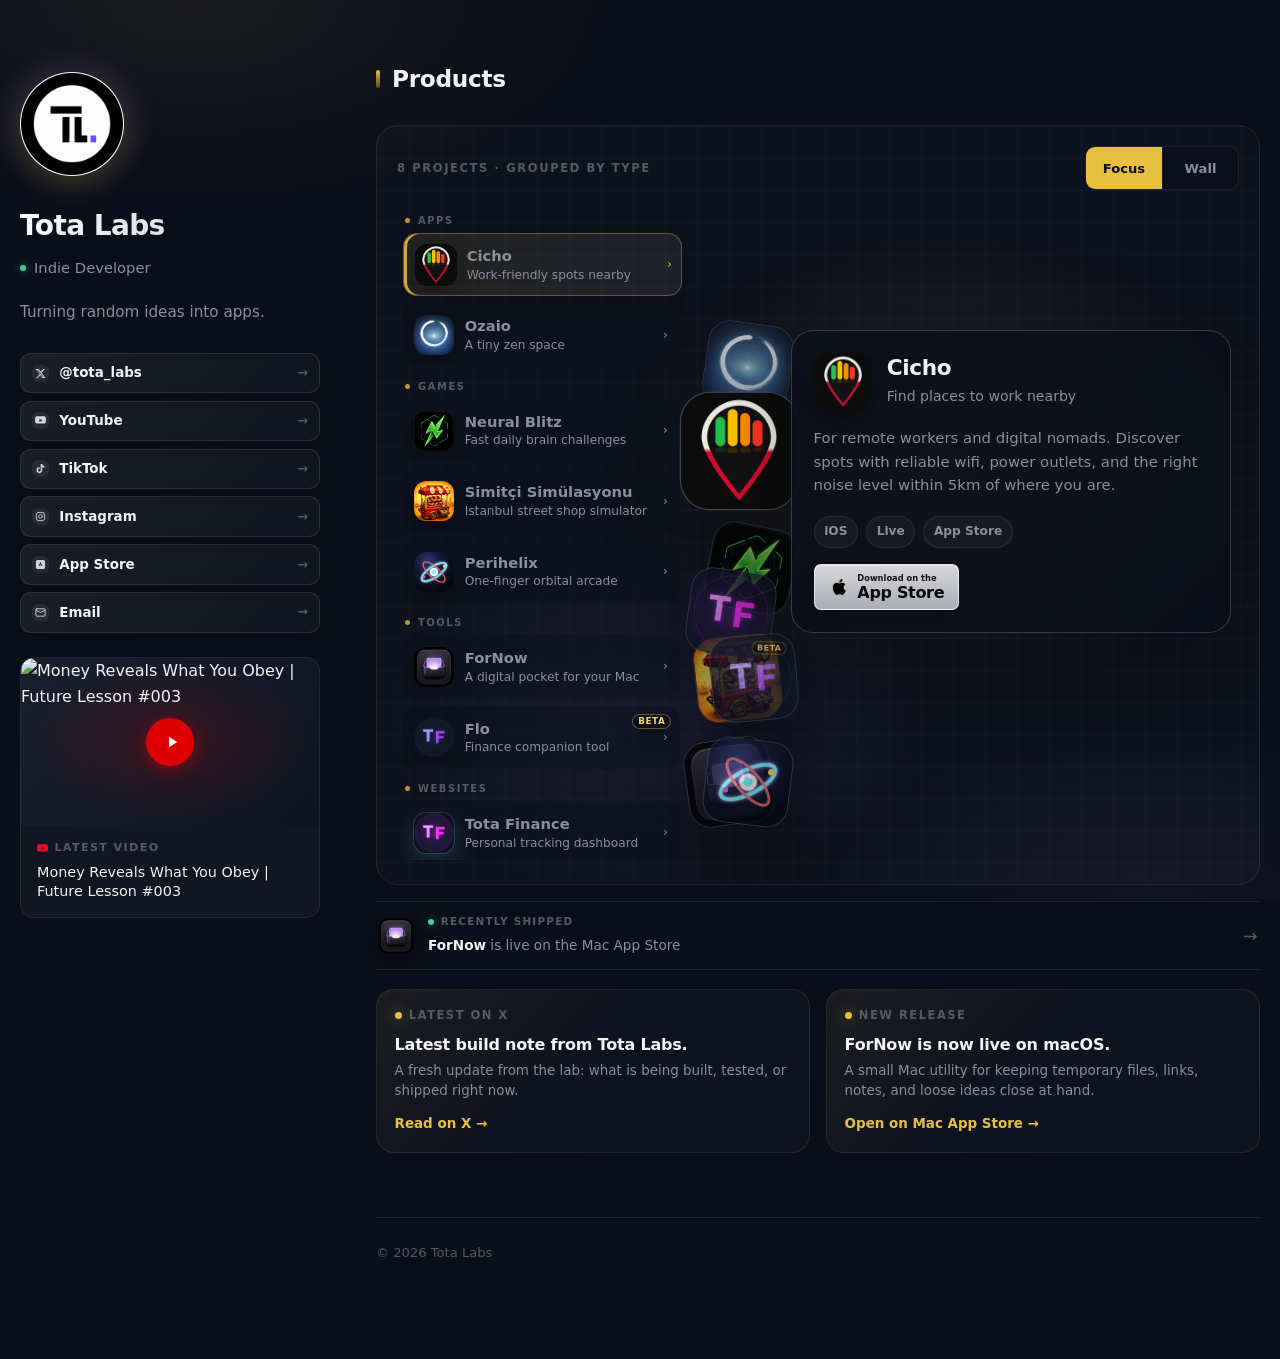
==== commit 65b0f264: "Mark ForNow as live on site" ====
--- a/index.html
+++ b/index.html
@@ -54,6 +54,7 @@
       { "@type": "MobileApplication", "name": "Ozaio", "operatingSystem": "iOS", "url": "https://apps.apple.com/pl/app/ozaio/id6757318842" },
       { "@type": "MobileApplication", "name": "Neural Blitz", "operatingSystem": "iOS", "url": "https://apps.apple.com/pl/app/neural-blitz/id6772118304" },
       { "@type": "MobileApplication", "name": "Simitçi Simülasyonu", "operatingSystem": "iOS", "url": "https://apps.apple.com/developer/zeki-yigit-gulergun/id1866038656" },
+      { "@type": "SoftwareApplication", "name": "ForNow", "operatingSystem": "macOS", "url": "https://apps.apple.com/pl/app/fornow/id6784813371?mt=12" },
       { "@type": "MobileApplication", "name": "Perihelix", "operatingSystem": "iOS", "applicationCategory": "GameApplication" }
     ]
   }
@@ -1299,11 +1300,11 @@
         </article>
       </section>
 
-      <a class="shipped-strip" href="https://apps.apple.com/developer/zeki-yigit-gulergun/id1866038656" target="_blank" rel="noopener" aria-label="View Simitçi Simülasyonu on the App Store">
-        <img class="shipped-icon" src="simitci-rush.png" alt="" width="36" height="36" loading="lazy" decoding="async">
+      <a class="shipped-strip" href="https://apps.apple.com/pl/app/fornow/id6784813371?mt=12" target="_blank" rel="noopener" aria-label="View ForNow on the Mac App Store">
+        <img class="shipped-icon" src="fornow.png" alt="" width="36" height="36" loading="lazy" decoding="async">
         <span class="shipped-copy">
           <span class="shipped-label">Recently shipped</span>
-          <span class="shipped-title"><strong>Simitçi Simülasyonu</strong> is live on the App Store</span>
+          <span class="shipped-title"><strong>ForNow</strong> is live on the Mac App Store</span>
         </span>
         <span class="shipped-arrow" aria-hidden="true">→</span>
       </a>
@@ -1318,13 +1319,13 @@
           <span class="signal-link" id="latest-x-cta">Open @tota_labs →</span>
         </a>
 
-        <a class="signal-card" href="https://apps.apple.com/developer/zeki-yigit-gulergun/id1866038656" target="_blank" rel="noopener">
+        <a class="signal-card" href="https://apps.apple.com/pl/app/fornow/id6784813371?mt=12" target="_blank" rel="noopener">
           <span class="signal-label"><span class="signal-dot"></span>New release</span>
-          <h3 class="signal-title">Simitçi Simülasyonu is now live.</h3>
+          <h3 class="signal-title">ForNow is now live on macOS.</h3>
           <p class="signal-copy">
-            A small Istanbul shop simulator about stock, pricing, upgrades, and surviving the daily rush.
+            A small Mac utility for keeping temporary files, links, notes, and loose ideas close at hand.
           </p>
-          <span class="signal-link">Open on App Store →</span>
+          <span class="signal-link">Open on Mac App Store →</span>
         </a>
       </section>
 
@@ -1397,9 +1398,9 @@
           tagline: 'A digital pocket for your Mac',
           icon: 'fornow.png',
           desc: 'A lightweight place to keep files, links, notes, and anything else you only need for now. Close at hand when you need it, out of the way when you do not.',
-          meta: ['macOS', 'Utility', 'In development'],
-          action: 'In development',
-          href: ''
+          meta: ['macOS', 'Live', 'Mac App Store'],
+          action: 'Open on Mac App Store →',
+          href: 'https://apps.apple.com/pl/app/fornow/id6784813371?mt=12'
         },
         perihelix: {
           title: 'Perihelix',
@@ -1423,9 +1424,9 @@
       const detailMeta = document.getElementById('detail-meta');
       const detailAction = document.getElementById('detail-action');
       const viewButtons = [...document.querySelectorAll('[data-view]')];
-      const appStoreBadgeMarkup = () => `
+      const appStoreBadgeMarkup = (storeName = 'App Store') => `
         <svg viewBox="0 0 24 24" fill="currentColor" aria-hidden="true"><path d="M17.04 12.44c-.02-2.2 1.8-3.25 1.88-3.3-1.03-1.5-2.62-1.71-3.18-1.73-1.35-.14-2.64.8-3.33.8-.69 0-1.75-.78-2.88-.76-1.48.02-2.85.86-3.61 2.19-1.54 2.67-.39 6.63 1.11 8.8.73 1.06 1.61 2.25 2.76 2.21 1.1-.04 1.52-.72 2.86-.72 1.33 0 1.72.72 2.89.7 1.19-.02 1.95-1.08 2.68-2.14.84-1.23 1.19-2.42 1.21-2.48-.03-.01-2.36-.91-2.39-3.57zM14.85 5.98c.61-.74 1.02-1.77.91-2.8-.88.04-1.95.59-2.58 1.32-.57.66-1.06 1.71-.93 2.72.98.08 1.98-.5 2.6-1.24z"/></svg>
-        <span class="app-store-copy"><small>Download on the</small><strong>App Store</strong></span>
+        <span class="app-store-copy"><small>Download on the</small><strong>${storeName}</strong></span>
       `;
 
       const setView = (view) => {
@@ -1457,8 +1458,9 @@
         const isAppStore = product.href.includes('apps.apple.com');
         detailAction.classList.toggle('app-store-badge', isAppStore);
         if (isAppStore) {
-          detailAction.innerHTML = appStoreBadgeMarkup();
-          detailAction.setAttribute('aria-label', `Download ${product.title} on the App Store`);
+          const storeName = product.meta.includes('Mac App Store') ? 'Mac App Store' : 'App Store';
+          detailAction.innerHTML = appStoreBadgeMarkup(storeName);
+          detailAction.setAttribute('aria-label', `Download ${product.title} on the ${storeName}`);
         } else {
           detailAction.textContent = product.action;
           detailAction.removeAttribute('aria-label');
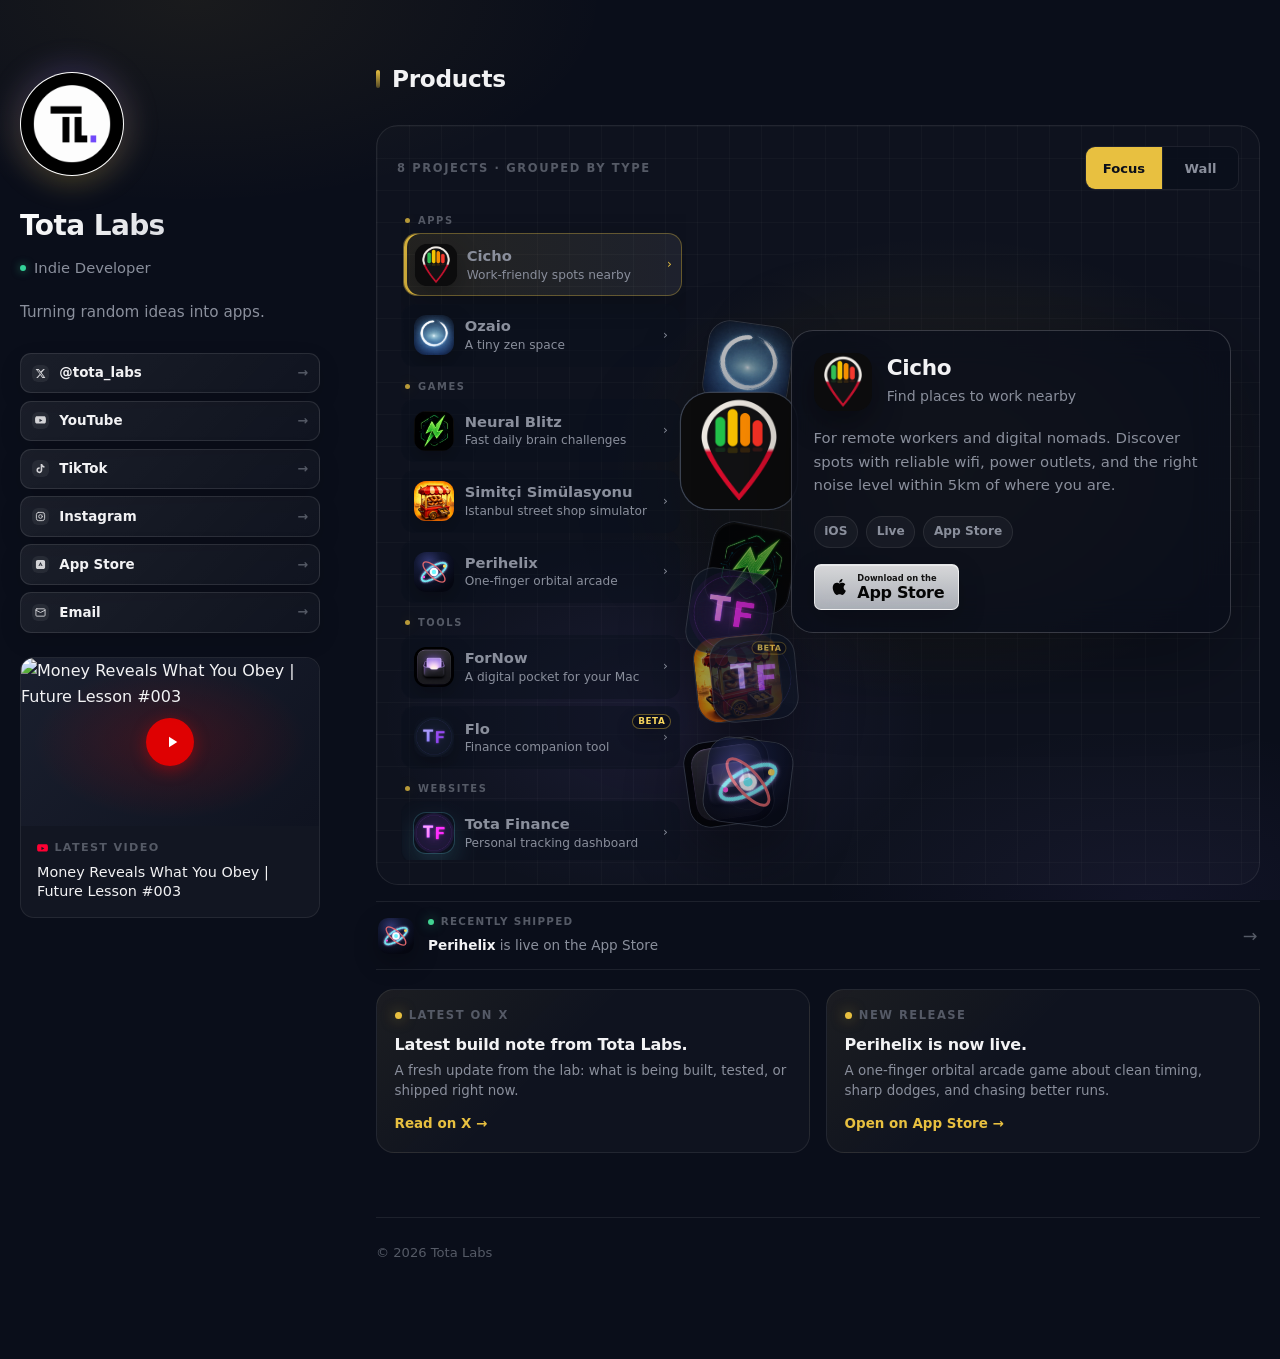
==== commit 2e05abea: "Mark Perihelix as live on site" ====
--- a/index.html
+++ b/index.html
@@ -55,7 +55,7 @@
       { "@type": "MobileApplication", "name": "Neural Blitz", "operatingSystem": "iOS", "url": "https://apps.apple.com/pl/app/neural-blitz/id6772118304" },
       { "@type": "MobileApplication", "name": "Simitçi Simülasyonu", "operatingSystem": "iOS", "url": "https://apps.apple.com/developer/zeki-yigit-gulergun/id1866038656" },
       { "@type": "SoftwareApplication", "name": "ForNow", "operatingSystem": "macOS", "url": "https://apps.apple.com/pl/app/fornow/id6784813371?mt=12" },
-      { "@type": "MobileApplication", "name": "Perihelix", "operatingSystem": "iOS", "applicationCategory": "GameApplication" }
+      { "@type": "MobileApplication", "name": "Perihelix", "operatingSystem": "iOS", "applicationCategory": "GameApplication", "url": "https://apps.apple.com/pl/app/perihelix/id6786785305" }
     ]
   }
   </script>
@@ -1300,11 +1300,11 @@
         </article>
       </section>
 
-      <a class="shipped-strip" href="https://apps.apple.com/pl/app/fornow/id6784813371?mt=12" target="_blank" rel="noopener" aria-label="View ForNow on the Mac App Store">
-        <img class="shipped-icon" src="fornow.png" alt="" width="36" height="36" loading="lazy" decoding="async">
+      <a class="shipped-strip" href="https://apps.apple.com/pl/app/perihelix/id6786785305" target="_blank" rel="noopener" aria-label="View Perihelix on the App Store">
+        <img class="shipped-icon" src="perihelix.svg" alt="" width="36" height="36" loading="lazy" decoding="async">
         <span class="shipped-copy">
           <span class="shipped-label">Recently shipped</span>
-          <span class="shipped-title"><strong>ForNow</strong> is live on the Mac App Store</span>
+          <span class="shipped-title"><strong>Perihelix</strong> is live on the App Store</span>
         </span>
         <span class="shipped-arrow" aria-hidden="true">→</span>
       </a>
@@ -1319,13 +1319,13 @@
           <span class="signal-link" id="latest-x-cta">Open @tota_labs →</span>
         </a>
 
-        <a class="signal-card" href="https://apps.apple.com/pl/app/fornow/id6784813371?mt=12" target="_blank" rel="noopener">
+        <a class="signal-card" href="https://apps.apple.com/pl/app/perihelix/id6786785305" target="_blank" rel="noopener">
           <span class="signal-label"><span class="signal-dot"></span>New release</span>
-          <h3 class="signal-title">ForNow is now live on macOS.</h3>
+          <h3 class="signal-title">Perihelix is now live.</h3>
           <p class="signal-copy">
-            A small Mac utility for keeping temporary files, links, notes, and loose ideas close at hand.
+            A one-finger orbital arcade game about clean timing, sharp dodges, and chasing better runs.
           </p>
-          <span class="signal-link">Open on Mac App Store →</span>
+          <span class="signal-link">Open on App Store →</span>
         </a>
       </section>
 
@@ -1406,10 +1406,10 @@
           title: 'Perihelix',
           tagline: 'One-finger orbital arcade',
           icon: 'perihelix.svg',
-          desc: 'A minimalist arcade game in development. Hold to pull inward, release to drift outward, dodge orbital hazards, and chase cleaner runs.',
-          meta: ['iOS', 'Game', 'In development'],
-          action: 'In development',
-          href: ''
+          desc: 'A minimalist arcade game. Hold to pull inward, release to drift outward, dodge orbital hazards, and chase cleaner runs.',
+          meta: ['iOS', 'Live', 'Game'],
+          action: 'Open on App Store →',
+          href: 'https://apps.apple.com/pl/app/perihelix/id6786785305'
         }
       };
 
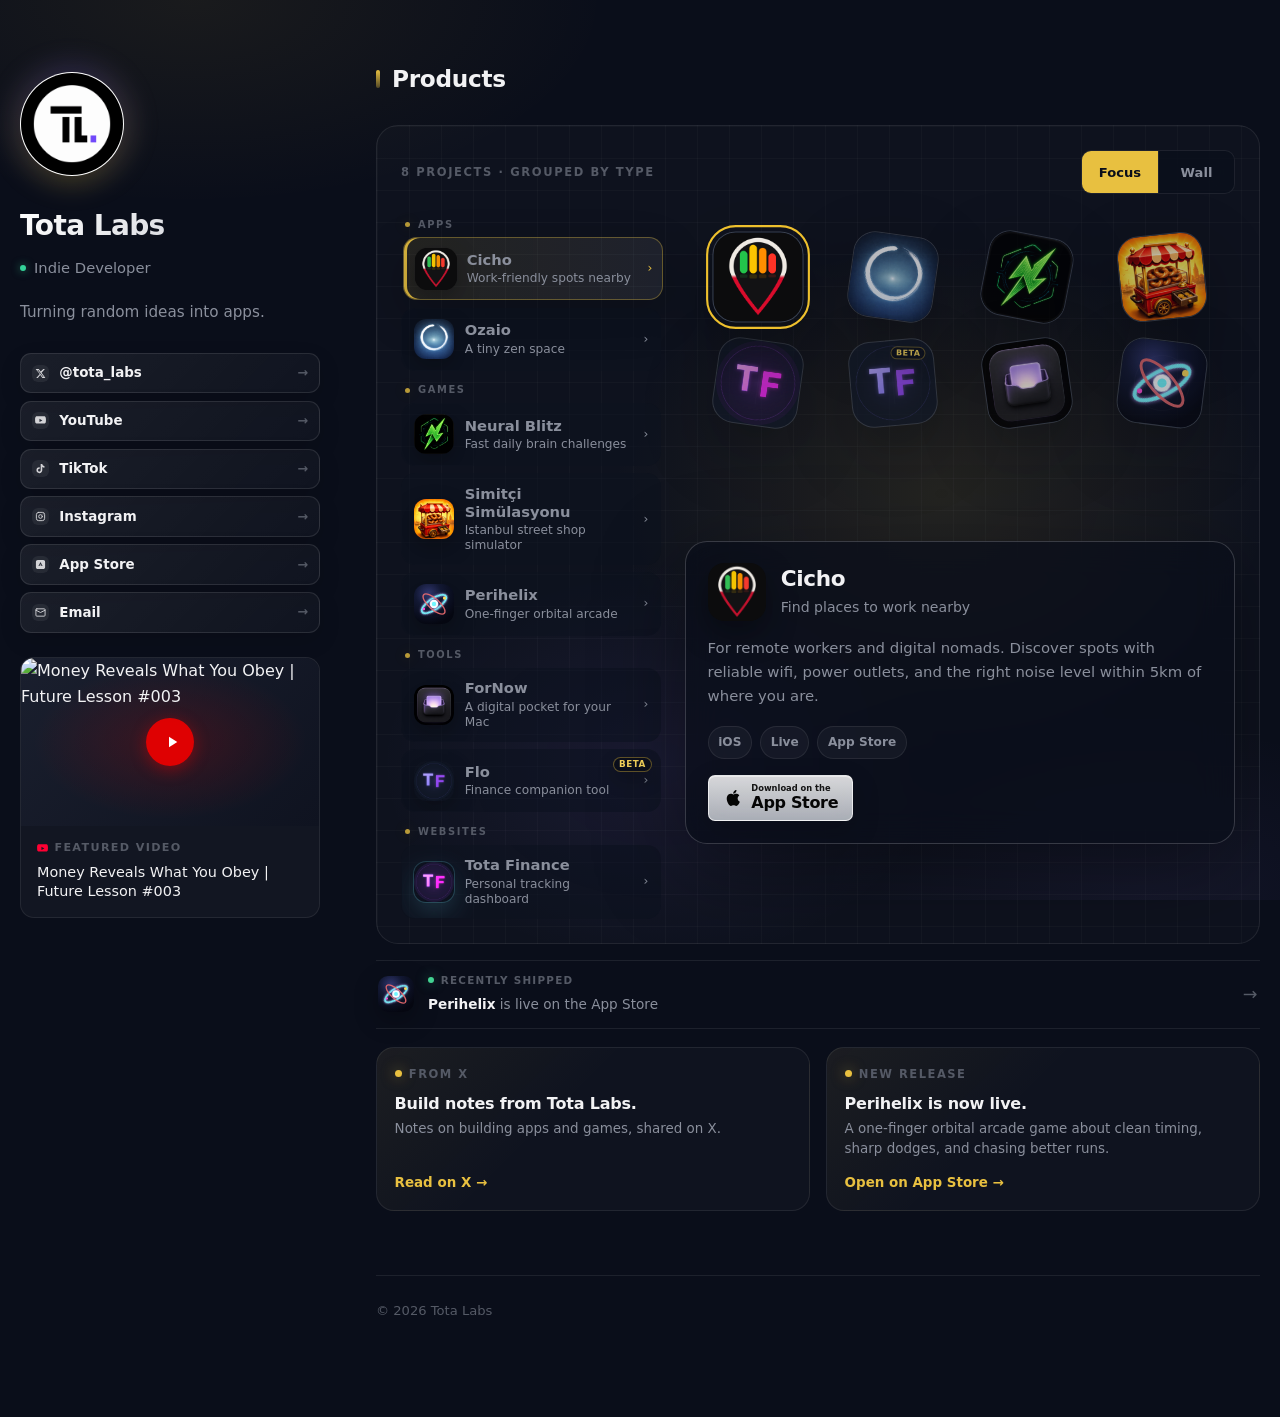
==== commit 3c741df2: "Restrict published files and fix responsive product layout" ====
--- a/index.html
+++ b/index.html
@@ -53,7 +53,7 @@
       { "@type": "MobileApplication", "name": "Cicho", "operatingSystem": "iOS", "url": "https://apps.apple.com/pl/app/cicho/id6765781671" },
       { "@type": "MobileApplication", "name": "Ozaio", "operatingSystem": "iOS", "url": "https://apps.apple.com/pl/app/ozaio/id6757318842" },
       { "@type": "MobileApplication", "name": "Neural Blitz", "operatingSystem": "iOS", "url": "https://apps.apple.com/pl/app/neural-blitz/id6772118304" },
-      { "@type": "MobileApplication", "name": "Simitçi Simülasyonu", "operatingSystem": "iOS", "url": "https://apps.apple.com/developer/zeki-yigit-gulergun/id1866038656" },
+      { "@type": "MobileApplication", "name": "Simitçi Simülasyonu", "operatingSystem": "iOS", "url": "https://apps.apple.com/pl/app/simit%C3%A7i-sim%C3%BClasyonu/id6777099985" },
       { "@type": "SoftwareApplication", "name": "ForNow", "operatingSystem": "macOS", "url": "https://apps.apple.com/pl/app/fornow/id6784813371?mt=12" },
       { "@type": "MobileApplication", "name": "Perihelix", "operatingSystem": "iOS", "applicationCategory": "GameApplication", "url": "https://apps.apple.com/pl/app/perihelix/id6786785305" }
     ]
@@ -1126,6 +1126,80 @@
         padding: 1rem;
         border-radius: 16px;
       }
+    }
+    /* Keep the product list, previews and details in separate layout tracks. */
+    .studio {
+      display: grid;
+      grid-template-columns: minmax(200px, 260px) minmax(0, 1fr);
+      gap: 1.5rem;
+      padding: 1.5rem;
+      min-height: 0;
+      align-items: start;
+    }
+    .studio-topbar { position: static; grid-column: 1 / -1; }
+    .product-rail {
+      position: static;
+      width: auto;
+      grid-column: 1;
+      grid-row: 2 / 4;
+      overflow: visible;
+      padding-right: 0;
+    }
+    .product-canvas, .studio.wall .product-canvas {
+      position: static;
+      grid-column: 2;
+      display: grid;
+      grid-template-columns: repeat(4, minmax(0, 1fr));
+      gap: 1.25rem;
+      padding: 1rem;
+      height: auto;
+      min-width: 0;
+      transform: none !important;
+      will-change: auto;
+    }
+    .product-canvas .floating-app,
+    .studio.wall .product-canvas .floating-app {
+      position: relative;
+      inset: auto;
+      width: min(100%, 86px);
+      height: auto;
+      aspect-ratio: 1;
+      justify-self: center;
+      transform: rotate(var(--r));
+    }
+    .product-canvas .floating-app:hover,
+    .product-canvas .floating-app:focus-visible,
+    .product-canvas .floating-app.active {
+      transform: rotate(0deg) scale(1.06);
+      outline: 2px solid var(--accent);
+      outline-offset: 4px;
+    }
+    .focus-panel {
+      position: static;
+      grid-column: 2;
+      width: 100%;
+      min-width: 0;
+    }
+    .studio.wall .focus-panel { display: none; }
+    @media (min-width: 901px) and (max-width: 1250px) {
+      .layout { grid-template-columns: 240px minmax(0, 1fr); gap: 1.5rem; }
+      .studio { grid-template-columns: minmax(0, 1fr); }
+      .product-rail { grid-column: 1; grid-row: auto; }
+      .product-canvas, .studio.wall .product-canvas, .focus-panel { grid-column: 1; }
+    }
+    @media (max-width: 900px) {
+      .studio { display: flex; flex-direction: column; padding: 1rem; }
+      .studio-topbar, .product-rail, .product-canvas, .focus-panel { width: 100%; }
+      .product-canvas, .studio.wall .product-canvas { gap: 1rem; padding: 0.75rem; }
+    }
+    @media (max-width: 640px) {
+      .links { grid-template-columns: repeat(2, minmax(0, 1fr)); }
+      .product-canvas, .studio.wall .product-canvas { grid-template-columns: repeat(3, minmax(0, 1fr)); }
+      .product-tab { min-width: 0; }
+    }
+    @media (prefers-reduced-motion: reduce) {
+      html { scroll-behavior: auto; }
+      *, *::before, *::after { animation: none !important; transition: none !important; }
     }
   </style>
 </head>
@@ -1373,7 +1447,7 @@
           desc: 'A mobile Istanbul shop simulator about serving customers, managing stock, setting prices, upgrading your stand, and surviving the daily rush.',
           meta: ['iOS', 'Live', 'Game'],
           action: 'Open on App Store →',
-          href: 'https://apps.apple.com/developer/zeki-yigit-gulergun/id1866038656'
+          href: 'https://apps.apple.com/pl/app/simit%C3%A7i-sim%C3%BClasyonu/id6777099985'
         },
         finance: {
           title: 'Tota Finance',
@@ -1430,7 +1504,11 @@
       `;
 
       const setView = (view) => {
-        viewButtons.forEach((button) => button.classList.toggle('active', button.dataset.view === view));
+        viewButtons.forEach((button) => {
+          const selected = button.dataset.view === view;
+          button.classList.toggle('active', selected);
+          button.setAttribute('aria-pressed', String(selected));
+        });
         studio?.classList.toggle('wall', view === 'wall');
       };
 
@@ -1438,7 +1516,11 @@
         const product = products[id];
         if (!product || !detailIcon || !detailTitle || !detailTagline || !detailDesc || !detailMeta || !detailAction) return;
 
-        tabs.forEach((tab) => tab.classList.toggle('active', tab.dataset.product === id));
+        tabs.forEach((tab) => {
+          const selected = tab.dataset.product === id;
+          tab.classList.toggle('active', selected);
+          tab.setAttribute('aria-pressed', String(selected));
+        });
         floatingApps.forEach((app) => app.classList.toggle('active', app.dataset.product === id));
 
         detailIcon.src = product.icon;
@@ -1478,7 +1560,10 @@
       };
 
       tabs.forEach((tab) => {
-        tab.addEventListener('click', () => selectProduct(tab.dataset.product));
+        tab.addEventListener('click', () => {
+          selectProduct(tab.dataset.product);
+          setView('focus');
+        });
       });
 
       floatingApps.forEach((app) => {
@@ -1501,7 +1586,9 @@
         });
       });
 
-      if (studio && productCanvas && matchMedia('(hover: hover) and (pointer: fine)').matches) {
+      setView('focus');
+      selectProduct('cicho');
+      if (studio && productCanvas && matchMedia('(hover: hover) and (pointer: fine) and (prefers-reduced-motion: no-preference)').matches) {
         studio.addEventListener('pointermove', (event) => {
           const bounds = studio.getBoundingClientRect();
           const x = ((event.clientX - bounds.left) / bounds.width - 0.5) * 8;
@@ -1550,7 +1637,7 @@
         videoId: '6xuXSsEMf4g',
         title: 'Money Reveals What You Obey | Future Lesson #003',
         link: 'https://www.youtube.com/watch?v=6xuXSsEMf4g',
-        status: 'Latest video'
+        status: 'Featured video'
       };
 
       const renderVideo = ({ videoId, title, link, status }) => {
@@ -1596,8 +1683,7 @@
         const doc = new DOMParser().parseFromString(xml, 'text/xml');
         if (doc.querySelector('parsererror')) return;
 
-        const entry = doc.querySelector('entry');
-        if (!entry) return;
+        for (const entry of doc.querySelectorAll('entry')) {
 
         // YouTube RSS uses <yt:videoId> (namespaced). The <id> tag
         // contains "yt:video:VIDEO_ID" — we extract from there to avoid
@@ -1611,15 +1697,15 @@
         const publishedAt = new Date(entry.querySelector('published')?.textContent || 0);
 
         // Whitelist video ID (must be exactly 11 chars, alphanum + - + _)
-        if (!videoId || !/^[A-Za-z0-9_-]{11}$/.test(videoId)) return;
-        if (!title) return;
+        if (!videoId || !/^[A-Za-z0-9_-]{11}$/.test(videoId)) continue;
+        if (!title) continue;
 
         // Skip YouTube's auto-titled empty live streams ("X Canlı Yayını", "X Live Stream")
         // and anything published before this channel's real-content era.
         const MIN_DATE = new Date('2026-05-01');
         const isAutoLiveTitle = /(canlı\s*yayın[ıi]?|live\s*stream)$/i.test(title.trim());
-        if (isAutoLiveTitle) return;
-        if (publishedAt < MIN_DATE) return;
+        if (isAutoLiveTitle) continue;
+        if (!Number.isFinite(publishedAt.getTime()) || publishedAt < MIN_DATE) continue;
 
         // Only accept https YouTube links
         const safeLink = /^https:\/\/(www\.)?youtube\.com\//.test(link)
@@ -1627,6 +1713,8 @@
           : `https://www.youtube.com/watch?v=${videoId}`;
 
         renderVideo({ videoId, title, link: safeLink, status: 'Latest video' });
+        break;
+        }
       } catch (e) { /* silent fail — keep fallback video */ }
     })();
   </script>
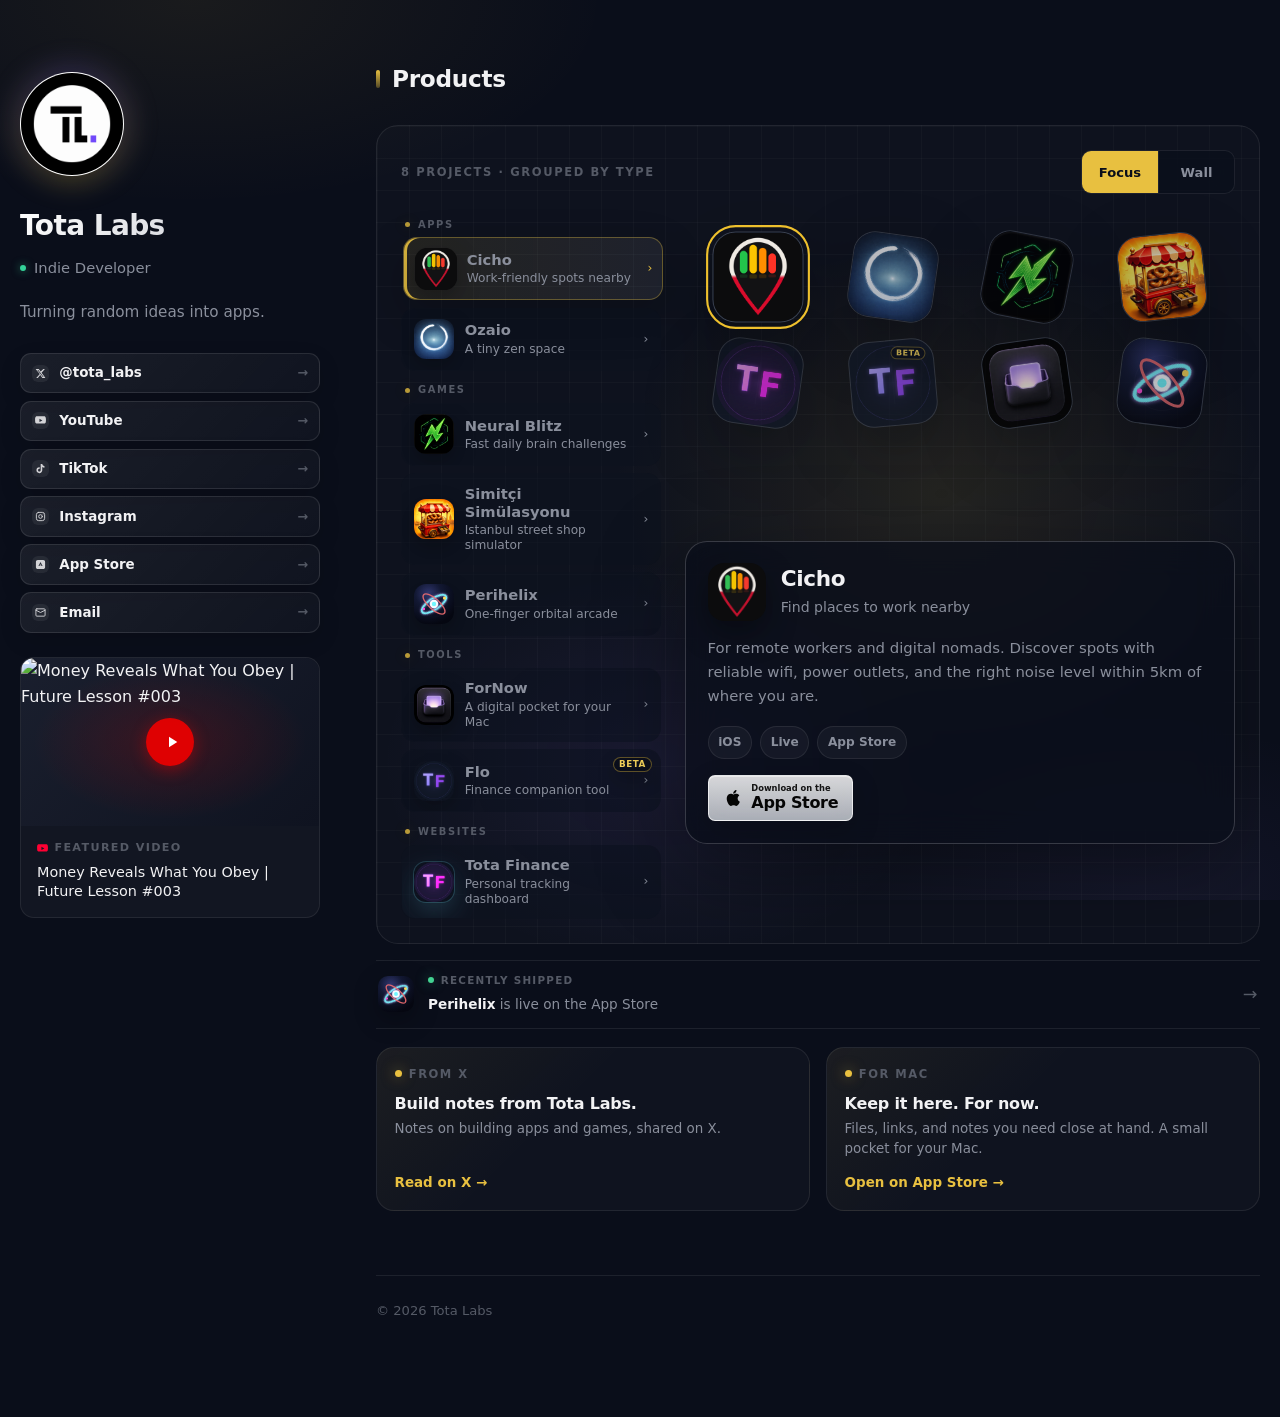
==== commit 30c39aed: "Harden site scripts and improve mobile product discovery" ====
--- a/index.html
+++ b/index.html
@@ -60,1148 +60,7 @@
   }
   </script>
 
-  <style>
-    *, *::before, *::after { margin: 0; padding: 0; box-sizing: border-box; }
-
-    :root {
-      --bg:         #0a0e1a;
-      --bg-2:       #0d1220;
-      --surface:    rgba(255,255,255,0.035);
-      --surface-h:  rgba(255,255,255,0.065);
-      --border:     rgba(255,255,255,0.08);
-      --border-h:   rgba(255,255,255,0.18);
-      --accent:     #E8C040;
-      --accent-2:   #8b6cf6;
-      --text:       #f2f2f4;
-      --muted:      #8a8f9c;
-      --faint:      #555a66;
-    }
-
-    html { scroll-behavior: smooth; }
-
-    /* Keyboard navigation — themed focus ring */
-    *:focus { outline: none; }
-    a:focus-visible,
-    button:focus-visible {
-      outline: 2px solid var(--accent);
-      outline-offset: 3px;
-      border-radius: 6px;
-    }
-    .link-pill:focus-visible,
-    .card:focus-visible,
-    .yt-card:focus-visible {
-      outline-offset: 4px;
-    }
-
-    body {
-      background: var(--bg);
-      color: var(--text);
-      font-family: -apple-system, BlinkMacSystemFont, 'SF Pro Text', 'Segoe UI', system-ui, sans-serif;
-      line-height: 1.6;
-      min-height: 100vh;
-      background-image:
-        radial-gradient(ellipse 50% 35% at 15% 0%, rgba(232,192,64,0.07) 0%, transparent 65%),
-        radial-gradient(ellipse 40% 30% at 90% 100%, rgba(139,108,246,0.06) 0%, transparent 65%);
-      background-attachment: fixed;
-    }
-
-    .layout {
-      width: min(100% - 2.5rem, 1760px);
-      margin: 0 auto;
-      padding: 3.75rem 0 6rem;
-      display: grid;
-      grid-template-columns: 300px minmax(0, 1fr);
-      gap: 3.5rem;
-    }
-
-    /* ── SIDEBAR ── */
-    .sidebar {
-      position: sticky;
-      top: 4.5rem;
-      align-self: start;
-    }
-
-    .avatar-wrap {
-      position: relative;
-      width: 104px;
-      height: 104px;
-      margin-bottom: 1.75rem;
-    }
-    .avatar-wrap::before {
-      content: '';
-      position: absolute;
-      inset: -8px;
-      border-radius: 50%;
-      background: conic-gradient(from 180deg, rgba(232,192,64,0.45), rgba(139,108,246,0.35), rgba(232,192,64,0.45));
-      filter: blur(14px);
-      opacity: 0.55;
-      z-index: 0;
-    }
-    .avatar {
-      position: relative;
-      width: 100%;
-      height: 100%;
-      border-radius: 50%;
-      overflow: hidden;
-      border: 1px solid var(--border-h);
-      background: #fff;
-      z-index: 1;
-    }
-    .avatar img {
-      width: 100%;
-      height: 100%;
-      object-fit: cover;
-      display: block;
-    }
-
-    .name {
-      font-size: 1.75rem;
-      font-weight: 700;
-      letter-spacing: -0.6px;
-      margin-bottom: 0.25rem;
-      background: linear-gradient(135deg, #fff 0%, #bcbfc9 100%);
-      -webkit-background-clip: text;
-      -webkit-text-fill-color: transparent;
-      background-clip: text;
-    }
-    .role {
-      font-size: 0.92rem;
-      color: var(--muted);
-      margin-bottom: 1.25rem;
-      display: inline-flex;
-      align-items: center;
-      gap: 0.5rem;
-    }
-    .role::before {
-      content: '';
-      width: 6px; height: 6px;
-      border-radius: 50%;
-      background: #34d399;
-      box-shadow: 0 0 8px rgba(52,211,153,0.6);
-      animation: pulse 2.5s ease-in-out infinite;
-    }
-    @keyframes pulse {
-      0%, 100% { opacity: 1; transform: scale(1); }
-      50% { opacity: 0.55; transform: scale(0.85); }
-    }
-    .bio {
-      font-size: 0.95rem;
-      color: var(--muted);
-      line-height: 1.65;
-      margin-bottom: 1.75rem;
-    }
-
-    /* Vertical link pills */
-    .links {
-      display: flex;
-      flex-direction: column;
-      gap: 0.45rem;
-      margin-bottom: 1.5rem;
-    }
-    .link-pill {
-      display: flex;
-      align-items: center;
-      gap: 0.65rem;
-      padding: 0.54rem 0.68rem;
-      background:
-        linear-gradient(135deg, rgba(255,255,255,0.065), rgba(255,255,255,0.026));
-      border: 1px solid rgba(255,255,255,0.1);
-      border-radius: 11px;
-      color: var(--text);
-      text-decoration: none;
-      font-size: 0.84rem;
-      font-weight: 650;
-      transition: transform 0.2s, background 0.2s, border-color 0.2s, box-shadow 0.2s;
-      position: relative;
-      box-shadow: 0 8px 22px rgba(0,0,0,0.12);
-    }
-    .link-pill svg {
-      width: 17px;
-      height: 17px;
-      flex-shrink: 0;
-      padding: 3px;
-      border-radius: 6px;
-      color: var(--text);
-      background: rgba(255,255,255,0.075);
-      opacity: 0.86;
-      transition: opacity 0.2s, color 0.2s, background 0.2s;
-    }
-    .link-pill .label { flex: 1; }
-    .link-pill .arrow {
-      font-size: 0.8rem;
-      color: var(--faint);
-      transition: transform 0.2s, color 0.2s;
-    }
-    .link-pill:hover {
-      background:
-        linear-gradient(135deg, rgba(232,192,64,0.12), rgba(255,255,255,0.05));
-      border-color: rgba(232,192,64,0.28);
-      box-shadow: 0 10px 28px rgba(0,0,0,0.18);
-      transform: translateX(2px);
-    }
-    .link-pill:hover svg {
-      opacity: 1;
-      color: var(--accent);
-      background: rgba(232,192,64,0.12);
-    }
-    .link-pill:hover .arrow {
-      transform: translateX(3px);
-      color: var(--accent);
-    }
-
-    /* ── YOUTUBE CARD ── */
-    .yt-card {
-      margin-top: 1.5rem;
-      display: block;
-      text-decoration: none;
-      background: var(--surface);
-      border: 1px solid var(--border);
-      border-radius: 14px;
-      overflow: hidden;
-      transition: all 0.2s;
-      color: inherit;
-    }
-    .yt-card:hover {
-      background: var(--surface-h);
-      border-color: var(--border-h);
-      transform: translateY(-2px);
-    }
-    .yt-thumb {
-      position: relative;
-      width: 100%;
-      aspect-ratio: 16 / 9;
-      background:
-        radial-gradient(ellipse at center, rgba(232,0,0,0.18) 0%, transparent 65%),
-        linear-gradient(135deg, #1a1f2e 0%, #0f1320 100%);
-      display: flex;
-      align-items: center;
-      justify-content: center;
-      overflow: hidden;
-    }
-    .yt-thumb img {
-      width: 100%;
-      height: 100%;
-      object-fit: cover;
-      display: block;
-    }
-    .yt-play {
-      width: 48px;
-      height: 48px;
-      border-radius: 50%;
-      background: rgba(232,0,0,0.95);
-      display: flex;
-      align-items: center;
-      justify-content: center;
-      box-shadow: 0 4px 16px rgba(232,0,0,0.4);
-      position: relative;
-      z-index: 1;
-    }
-    .yt-play svg { margin-left: 3px; }
-    .yt-card:hover .yt-play { transform: scale(1.08); }
-    .yt-play { transition: transform 0.2s; }
-    .yt-body { padding: 0.85rem 1rem 0.95rem; }
-    .yt-label {
-      font-size: 0.7rem;
-      font-weight: 600;
-      letter-spacing: 0.12em;
-      text-transform: uppercase;
-      color: var(--faint);
-      margin-bottom: 0.35rem;
-      display: flex;
-      align-items: center;
-      gap: 0.4rem;
-    }
-    .yt-label svg { color: #ff0033; }
-    .yt-title {
-      font-size: 0.9rem;
-      font-weight: 500;
-      color: var(--text);
-      line-height: 1.35;
-      display: -webkit-box;
-      -webkit-line-clamp: 2;
-      -webkit-box-orient: vertical;
-      overflow: hidden;
-    }
-
-    /* ── MAIN ── */
-    .main { min-width: 0; }
-    .section-title {
-      font-size: 1.45rem;
-      font-weight: 700;
-      letter-spacing: -0.3px;
-      margin-bottom: 1.75rem;
-      display: flex;
-      align-items: center;
-      gap: 0.75rem;
-    }
-    .section-title::before {
-      content: '';
-      width: 4px;
-      height: 18px;
-      border-radius: 2px;
-      background: linear-gradient(180deg, var(--accent), rgba(232,192,64,0.3));
-    }
-    .section-title:not(:first-child) { margin-top: 3.5rem; }
-
-    /* ── PRODUCT WALL ── */
-    .studio {
-      position: relative;
-      min-height: 760px;
-      border: 1px solid var(--border);
-      border-radius: 22px;
-      overflow: hidden;
-      background:
-        linear-gradient(rgba(255,255,255,0.025) 1px, transparent 1px),
-        linear-gradient(90deg, rgba(255,255,255,0.025) 1px, transparent 1px),
-        radial-gradient(ellipse 55% 45% at 64% 45%, rgba(232,192,64,0.1), transparent 68%),
-        radial-gradient(ellipse 45% 35% at 32% 78%, rgba(139,108,246,0.09), transparent 70%),
-        rgba(255,255,255,0.018);
-      background-size: 32px 32px, 32px 32px, auto, auto, auto;
-    }
-    .studio-topbar {
-      position: absolute;
-      top: 1.25rem;
-      left: 1.25rem;
-      right: 1.25rem;
-      z-index: 4;
-      display: flex;
-      align-items: center;
-      justify-content: space-between;
-      gap: 1rem;
-    }
-    .studio-kicker {
-      font-size: 0.72rem;
-      font-weight: 700;
-      letter-spacing: 0.14em;
-      text-transform: uppercase;
-      color: var(--faint);
-    }
-    .view-toggle {
-      display: inline-flex;
-      border: 1px solid var(--border);
-      border-radius: 10px;
-      overflow: hidden;
-      background: rgba(10,14,26,0.58);
-      backdrop-filter: blur(14px);
-    }
-    .view-toggle button {
-      border: 0;
-      min-width: 76px;
-      padding: 0.65rem 0.9rem;
-      color: var(--muted);
-      background: transparent;
-      font: inherit;
-      font-size: 0.82rem;
-      font-weight: 650;
-      cursor: pointer;
-    }
-    .view-toggle button + button { border-left: 1px solid var(--border); }
-    .view-toggle button.active {
-      color: #0a0e1a;
-      background: var(--accent);
-    }
-    .product-rail {
-      position: absolute;
-      top: 5.5rem;
-      left: 1.5rem;
-      bottom: 1.5rem;
-      z-index: 3;
-      width: 285px;
-      display: flex;
-      flex-direction: column;
-      gap: 0.6rem;
-      overflow: auto;
-      padding-right: 0.35rem;
-    }
-    .product-group {
-      display: flex;
-      flex-direction: column;
-      gap: 0.46rem;
-    }
-    .product-group + .product-group {
-      margin-top: 0.22rem;
-    }
-    .product-category {
-      display: flex;
-      align-items: center;
-      gap: 0.5rem;
-      padding: 0.1rem 0.25rem 0.02rem;
-      color: var(--faint);
-      font-size: 0.62rem;
-      font-weight: 850;
-      letter-spacing: 0.16em;
-      line-height: 1;
-      text-transform: uppercase;
-    }
-    .product-category::before {
-      content: '';
-      width: 5px;
-      height: 5px;
-      border-radius: 999px;
-      background: rgba(232,192,64,0.78);
-      box-shadow: 0 0 14px rgba(232,192,64,0.24);
-    }
-    .product-rail {
-      scrollbar-width: none;
-    }
-    .product-rail::-webkit-scrollbar {
-      display: none;
-    }
-    .product-tab {
-      position: relative;
-      width: 100%;
-      display: grid;
-      grid-template-columns: 40px 1fr auto;
-      gap: 0.7rem;
-      align-items: center;
-      padding: 0.66rem 0.72rem;
-      border: 1px solid transparent;
-      border-radius: 14px;
-      color: var(--text);
-      text-align: left;
-      background: rgba(12,17,30,0.48);
-      overflow: hidden;
-      cursor: pointer;
-      transition: border-color 0.2s, background 0.2s, transform 0.2s, box-shadow 0.2s;
-      font: inherit;
-    }
-    .product-tab:hover {
-      border-color: rgba(232,192,64,0.3);
-      background: rgba(255,255,255,0.075);
-      box-shadow: 0 14px 38px rgba(0,0,0,0.2), 0 0 24px rgba(232,192,64,0.06);
-      transform: translateX(3px);
-    }
-    .product-tab.active {
-      border-color: rgba(232,192,64,0.34);
-      background: linear-gradient(90deg, rgba(232,192,64,0.1), rgba(255,255,255,0.065));
-      box-shadow: 0 16px 44px rgba(0,0,0,0.24), inset 3px 0 0 rgba(232,192,64,0.9);
-      transform: translateX(2px);
-    }
-    .product-tab:hover img,
-    .product-tab.active img {
-      transform: scale(1.06);
-    }
-    .product-tab img,
-    .floating-app img,
-    .detail-icon img {
-      width: 100%;
-      height: 100%;
-      object-fit: cover;
-      display: block;
-    }
-    .product-tab img {
-      width: 40px;
-      height: 40px;
-      border-radius: 12px;
-      box-shadow: 0 8px 22px rgba(0,0,0,0.28);
-      transition: transform 0.2s, box-shadow 0.2s;
-    }
-    .product-tab[data-product="finance"] img,
-    .floating-app[data-product="finance"] img {
-      filter: hue-rotate(28deg) saturate(1.45) brightness(1.16);
-    }
-    .product-tab[data-product="finance"] img {
-      box-shadow: 0 0 0 1px rgba(82,213,255,0.18), 0 10px 26px rgba(82,213,255,0.16);
-    }
-    .product-tab[data-product="flo"],
-    .floating-app[data-product="flo"] {
-      position: relative;
-    }
-    .product-tab[data-product="flo"]::after,
-    .floating-app[data-product="flo"]::after {
-      content: 'BETA';
-      position: absolute;
-      right: 8px;
-      top: 7px;
-      border: 1px solid rgba(232,192,64,0.4);
-      border-radius: 999px;
-      padding: 0.12rem 0.32rem;
-      color: #f6d45c;
-      background: rgba(10,14,26,0.78);
-      font-size: 0.55rem;
-      font-weight: 800;
-      letter-spacing: 0.06em;
-      line-height: 1;
-      box-shadow: 0 8px 18px rgba(0,0,0,0.24);
-    }
-    .floating-app[data-product="flo"]::after {
-      right: 7px;
-      top: 7px;
-      font-size: 0.5rem;
-      padding: 0.1rem 0.28rem;
-      transform: rotate(6deg);
-    }
-    .product-tab strong {
-      display: block;
-      font-size: 0.92rem;
-      line-height: 1.2;
-      margin-bottom: 0.18rem;
-    }
-    .product-tab span {
-      display: block;
-      color: var(--muted);
-      font-size: 0.76rem;
-      line-height: 1.25;
-    }
-    .tab-arrow {
-      color: var(--faint);
-      font-size: 1.2rem;
-      transition: color 0.2s, transform 0.2s;
-    }
-    .product-tab:hover .tab-arrow,
-    .product-tab.active .tab-arrow {
-      color: var(--accent);
-      transform: translateX(2px);
-    }
-    .product-canvas {
-      position: absolute;
-      top: 5.25rem;
-      left: 345px;
-      right: 500px;
-      bottom: 1.5rem;
-      transition: transform 0.28s ease-out;
-      will-change: transform;
-    }
-    .floating-app {
-      position: absolute;
-      width: 86px;
-      height: 86px;
-      border: 1px solid rgba(255,255,255,0.18);
-      border-radius: 22px;
-      overflow: hidden;
-      box-shadow: 0 24px 70px rgba(0,0,0,0.42);
-      opacity: 0.72;
-      transform: translate(-50%, -50%) rotate(var(--r));
-      transition: transform 0.35s ease, opacity 0.25s, filter 0.25s;
-      background: #111827;
-      cursor: pointer;
-    }
-    .floating-app:hover,
-    .floating-app:focus-visible {
-      opacity: 1;
-      filter: saturate(1.18) brightness(1.08);
-      box-shadow: 0 28px 80px rgba(0,0,0,0.48), 0 0 34px rgba(232,192,64,0.11);
-      transform: translate(-50%, -50%) rotate(var(--r)) scale(1.08);
-    }
-    .floating-app.active {
-      opacity: 1;
-      filter: saturate(1.15);
-      transform: translate(-50%, -50%) rotate(0deg) scale(1.38);
-      z-index: 2;
-    }
-    .floating-app:nth-child(1) { left: 46%; top: 37%; --r: -7deg; }
-    .floating-app:nth-child(2) { left: 70%; top: 24%; --r: 8deg; }
-    .floating-app:nth-child(3) { left: 79%; top: 55%; --r: 11deg; }
-    .floating-app:nth-child(4) { left: 43%; top: 72%; --r: -6deg; }
-    .floating-app:nth-child(5) { left: 24%; top: 62%; --r: 8deg; }
-    .floating-app:nth-child(6) { left: 86%; top: 72%; --r: -5deg; }
-    .floating-app:nth-child(7) { left: 20%; top: 88%; --r: -8deg; }
-    .floating-app:nth-child(8) { left: 70%; top: 88%; --r: 7deg; }
-    .focus-panel {
-      position: absolute;
-      top: 12.75rem;
-      right: 1.75rem;
-      bottom: auto;
-      width: 440px;
-      z-index: 3;
-      border: 1px solid var(--border-h);
-      border-radius: 22px;
-      padding: 1.35rem;
-      background: rgba(10,14,26,0.74);
-      backdrop-filter: blur(18px);
-      box-shadow: 0 24px 90px rgba(0,0,0,0.35);
-    }
-    .detail-head {
-      display: flex;
-      align-items: center;
-      gap: 0.95rem;
-      margin-bottom: 1rem;
-    }
-    .detail-icon {
-      width: 58px;
-      height: 58px;
-      border-radius: 16px;
-      overflow: hidden;
-      flex-shrink: 0;
-      box-shadow: 0 12px 30px rgba(0,0,0,0.35);
-    }
-    .detail-title {
-      font-size: 1.35rem;
-      line-height: 1.15;
-      letter-spacing: -0.35px;
-      margin-bottom: 0.25rem;
-    }
-    .detail-tagline {
-      color: var(--muted);
-      font-size: 0.88rem;
-    }
-    .detail-desc {
-      color: var(--muted);
-      font-size: 0.93rem;
-      line-height: 1.6;
-      margin-bottom: 1.1rem;
-    }
-    .detail-meta {
-      display: flex;
-      flex-wrap: wrap;
-      gap: 0.5rem;
-      margin-bottom: 1rem;
-    }
-    .meta-pill {
-      border: 1px solid var(--border);
-      border-radius: 999px;
-      padding: 0.35rem 0.6rem;
-      color: var(--muted);
-      background: rgba(255,255,255,0.04);
-      font-size: 0.76rem;
-      font-weight: 600;
-    }
-    .detail-action {
-      display: inline-flex;
-      align-items: center;
-      justify-content: center;
-      gap: 0.5rem;
-      color: #0a0e1a;
-      background: var(--accent);
-      border-radius: 10px;
-      padding: 0.72rem 0.95rem;
-      font-size: 0.86rem;
-      font-weight: 700;
-      text-decoration: none;
-      min-height: 44px;
-      transition: transform 0.2s, box-shadow 0.2s, background 0.2s, border-color 0.2s;
-    }
-    .detail-action:hover {
-      transform: translateY(-1px);
-      box-shadow: 0 12px 30px rgba(232,192,64,0.18);
-    }
-    .detail-action.app-store-badge {
-      gap: 0.46rem;
-      width: fit-content;
-      min-width: 145px;
-      min-height: 46px;
-      padding: 0.36rem 0.62rem 0.38rem;
-      border: 1px solid rgba(255,255,255,0.68);
-      border-radius: 7px;
-      color: #050505;
-      background: linear-gradient(180deg, rgba(255,255,255,0.84) 0%, rgba(232,236,242,0.72) 100%);
-      backdrop-filter: blur(12px) saturate(1.15);
-      box-shadow:
-        0 10px 28px rgba(0,0,0,0.2),
-        inset 0 1px 0 rgba(255,255,255,0.46);
-    }
-    .detail-action.app-store-badge:hover {
-      background: linear-gradient(180deg, rgba(255,255,255,0.94), rgba(238,241,246,0.86));
-      border-color: rgba(255,255,255,0.9);
-      box-shadow:
-        0 14px 34px rgba(0,0,0,0.28),
-        0 0 24px rgba(255,255,255,0.08),
-        inset 0 0 0 1px rgba(0,0,0,0.08);
-    }
-    .detail-action.app-store-badge svg {
-      width: 22px;
-      height: 22px;
-      flex-shrink: 0;
-    }
-    .app-store-copy {
-      display: flex;
-      flex-direction: column;
-      line-height: 1;
-      letter-spacing: 0;
-    }
-    .app-store-copy small {
-      margin-bottom: 0.16rem;
-      color: #141414;
-      font-size: 0.52rem;
-      font-weight: 650;
-    }
-    .app-store-copy strong {
-      color: #050505;
-      font-size: 1rem;
-      font-weight: 800;
-      letter-spacing: -0.02em;
-    }
-    .detail-action.disabled {
-      pointer-events: none;
-      color: var(--faint);
-      background: rgba(255,255,255,0.06);
-      border: 1px solid var(--border);
-    }
-    .studio.wall .focus-panel {
-      transform: translateY(8px);
-      opacity: 0;
-      pointer-events: none;
-    }
-    .studio.wall .product-canvas {
-      right: 1.75rem;
-    }
-    .studio.wall .floating-app {
-      width: 104px;
-      height: 104px;
-      opacity: 0.92;
-      transform: translate(-50%, -50%) rotate(var(--r));
-    }
-    .studio.wall .floating-app:nth-child(1) { left: 30%; top: 31%; }
-    .studio.wall .floating-app:nth-child(2) { left: 53%; top: 22%; }
-    .studio.wall .floating-app:nth-child(3) { left: 78%; top: 37%; }
-    .studio.wall .floating-app:nth-child(4) { left: 51%; top: 64%; }
-    .studio.wall .floating-app:nth-child(5) { left: 30%; top: 72%; }
-    .studio.wall .floating-app:nth-child(6) { left: 86%; top: 68%; }
-    .studio.wall .floating-app:nth-child(7) { left: 12%; top: 50%; }
-    .studio.wall .floating-app:nth-child(8) { left: 69%; top: 86%; }
-
-    /* ── RECENTLY SHIPPED ── */
-    .shipped-strip {
-      display: grid;
-      grid-template-columns: auto 1fr auto;
-      align-items: center;
-      gap: 0.85rem;
-      min-height: 58px;
-      margin-top: 1rem;
-      padding: 0.7rem 0.15rem;
-      border-top: 1px solid var(--border);
-      border-bottom: 1px solid var(--border);
-      color: var(--text);
-      text-decoration: none;
-    }
-    .shipped-icon {
-      width: 36px;
-      height: 36px;
-      border-radius: 10px;
-      box-shadow: 0 8px 24px rgba(0,0,0,0.28);
-    }
-    .shipped-copy {
-      min-width: 0;
-    }
-    .shipped-label {
-      display: flex;
-      align-items: center;
-      gap: 0.42rem;
-      margin-bottom: 0.15rem;
-      color: var(--faint);
-      font-size: 0.65rem;
-      font-weight: 800;
-      letter-spacing: 0.12em;
-      text-transform: uppercase;
-    }
-    .shipped-label::before {
-      content: '';
-      width: 6px;
-      height: 6px;
-      border-radius: 50%;
-      background: #42d392;
-      box-shadow: 0 0 12px rgba(66,211,146,0.55);
-    }
-    .shipped-title {
-      overflow: hidden;
-      color: var(--muted);
-      font-size: 0.85rem;
-      line-height: 1.35;
-      text-overflow: ellipsis;
-      white-space: nowrap;
-    }
-    .shipped-title strong {
-      color: var(--text);
-      font-weight: 700;
-    }
-    .shipped-arrow {
-      color: var(--faint);
-      font-size: 1.1rem;
-      transition: color 0.2s, transform 0.2s;
-    }
-    .shipped-strip:hover .shipped-arrow {
-      color: var(--accent);
-      transform: translateX(3px);
-    }
-
-    /* ── SIGNALS ── */
-    .signals {
-      display: grid;
-      grid-template-columns: repeat(2, minmax(0, 1fr));
-      gap: 1rem;
-      margin-top: 1.15rem;
-    }
-    .signal-card {
-      position: relative;
-      display: flex;
-      flex-direction: column;
-      min-height: 138px;
-      padding: 1.05rem 1.1rem;
-      border: 1px solid var(--border);
-      border-radius: 18px;
-      color: var(--text);
-      text-decoration: none;
-      background:
-        linear-gradient(135deg, rgba(232,192,64,0.055), transparent 42%),
-        rgba(255,255,255,0.025);
-      overflow: hidden;
-      transition: transform 0.22s, border-color 0.22s, background 0.22s, box-shadow 0.22s;
-    }
-    .signal-card:hover {
-      transform: translateY(-3px);
-      border-color: rgba(232,192,64,0.28);
-      background:
-        linear-gradient(135deg, rgba(232,192,64,0.09), transparent 44%),
-        rgba(255,255,255,0.04);
-      box-shadow: 0 18px 50px rgba(0,0,0,0.24);
-    }
-    .signal-label {
-      display: inline-flex;
-      align-items: center;
-      gap: 0.45rem;
-      margin-bottom: 0.65rem;
-      color: var(--faint);
-      font-size: 0.72rem;
-      font-weight: 800;
-      letter-spacing: 0.13em;
-      text-transform: uppercase;
-    }
-    .signal-dot {
-      width: 7px;
-      height: 7px;
-      border-radius: 50%;
-      background: var(--accent);
-      box-shadow: 0 0 14px rgba(232,192,64,0.55);
-    }
-    .signal-title {
-      margin-bottom: 0.35rem;
-      font-size: 1rem;
-      line-height: 1.25;
-      letter-spacing: -0.2px;
-    }
-    .signal-copy {
-      max-width: 54ch;
-      color: var(--muted);
-      font-size: 0.84rem;
-      line-height: 1.48;
-    }
-    .signal-link {
-      margin-top: auto;
-      padding-top: 0.8rem;
-      color: var(--accent);
-      font-size: 0.84rem;
-      font-weight: 750;
-    }
-
-    /* ── FOOTER ── */
-    .footer {
-      margin-top: 4rem;
-      padding-top: 1.5rem;
-      border-top: 1px solid var(--border);
-      font-size: 0.82rem;
-      color: var(--faint);
-      display: flex;
-      justify-content: space-between;
-      flex-wrap: wrap;
-      gap: 0.5rem;
-    }
-
-    /* ── RESPONSIVE ── */
-    @media (max-width: 900px) {
-      .layout {
-        grid-template-columns: 1fr;
-        gap: 2.6rem;
-        width: min(100% - 2rem, 760px);
-        padding: 3rem 0 4rem;
-      }
-      .sidebar {
-        position: static;
-        max-width: none;
-      }
-      .avatar-wrap {
-        width: 92px;
-        height: 92px;
-        margin-bottom: 1.35rem;
-      }
-      .bio {
-        max-width: 34rem;
-        margin-bottom: 1.35rem;
-      }
-      .links {
-        display: grid;
-        grid-template-columns: repeat(2, minmax(0, 1fr));
-        gap: 0.55rem;
-      }
-      .link-pill {
-        min-height: 44px;
-      }
-      .yt-card {
-        max-width: 420px;
-      }
-      .studio {
-        min-height: auto;
-        padding: 5.35rem 1rem 1rem;
-        border-radius: 20px;
-      }
-      .studio-topbar {
-        left: 1rem;
-        right: 1rem;
-      }
-      .product-rail {
-        position: relative;
-        top: auto;
-        left: auto;
-        bottom: auto;
-        width: 100%;
-        flex-direction: column;
-        overflow: visible;
-        padding: 0.15rem 0.1rem 0.35rem;
-        margin-bottom: 1rem;
-      }
-      .product-group {
-        gap: 0.44rem;
-      }
-      .product-group + .product-group {
-        margin-top: 0.25rem;
-      }
-      .product-category {
-        padding-left: 0.1rem;
-      }
-      .product-tab {
-        min-width: 0;
-      }
-      .product-canvas {
-        position: relative;
-        inset: auto;
-        left: auto;
-        right: auto;
-        bottom: auto;
-        top: auto;
-        height: 320px;
-        padding-left: 0;
-      }
-      .focus-panel {
-        position: relative;
-        top: auto;
-        right: auto;
-        bottom: auto;
-        width: 100%;
-        padding: 1.2rem;
-      }
-      .studio.wall .focus-panel {
-        display: none;
-      }
-      .studio.wall .product-canvas {
-        right: auto;
-      }
-      .signals {
-        grid-template-columns: 1fr;
-      }
-      .product-canvas {
-        transform: none !important;
-      }
-    }
-    @media (max-width: 640px) {
-      .layout {
-        width: min(100% - 1.25rem, 520px);
-        padding: 1.5rem 0 2.5rem;
-        gap: 2rem;
-      }
-      .avatar-wrap { width: 82px; height: 82px; }
-      .name { font-size: 1.5rem; }
-      .role { margin-bottom: 0.9rem; }
-      .bio {
-        font-size: 0.9rem;
-        margin-bottom: 1rem;
-      }
-      .links {
-        grid-template-columns: 1fr;
-        gap: 0.42rem;
-      }
-      .link-pill {
-        padding: 0.52rem 0.64rem;
-        border-radius: 10px;
-      }
-      .yt-card {
-        margin-top: 1.1rem;
-        max-width: none;
-        border-radius: 13px;
-      }
-      .section-title {
-        margin-bottom: 1.1rem;
-        font-size: 1.28rem;
-      }
-      .studio {
-        padding: 5.9rem 0.72rem 0.72rem;
-      }
-      .studio-topbar {
-        align-items: flex-start;
-        flex-direction: column;
-        gap: 0.75rem;
-      }
-      .studio-kicker {
-        font-size: 0.64rem;
-        letter-spacing: 0.11em;
-      }
-      .view-toggle {
-        width: 100%;
-        border-radius: 12px;
-      }
-      .view-toggle button {
-        min-width: 0;
-        flex: 1;
-        padding: 0.72rem 0.75rem;
-      }
-      .product-rail {
-        margin-bottom: 0.7rem;
-      }
-      .product-tab {
-        min-width: 204px;
-        grid-template-columns: 38px 1fr auto;
-        gap: 0.62rem;
-        padding: 0.58rem 0.62rem;
-        border-radius: 13px;
-      }
-      .product-tab img {
-        width: 38px;
-        height: 38px;
-      }
-      .product-tab strong {
-        font-size: 0.86rem;
-      }
-      .product-tab span {
-        font-size: 0.72rem;
-      }
-      .product-canvas {
-        height: 260px;
-      }
-      .floating-app {
-        width: 64px;
-        height: 64px;
-        border-radius: 18px;
-      }
-      .floating-app.active {
-        transform: translate(-50%, -50%) rotate(0deg) scale(1.18);
-      }
-      .studio.wall .floating-app {
-        width: 68px;
-        height: 68px;
-      }
-      .studio.wall .floating-app:nth-child(1) { left: 25%; top: 30%; }
-      .studio.wall .floating-app:nth-child(2) { left: 58%; top: 22%; }
-      .studio.wall .floating-app:nth-child(3) { left: 78%; top: 43%; }
-      .studio.wall .floating-app:nth-child(4) { left: 50%; top: 66%; }
-      .studio.wall .floating-app:nth-child(5) { left: 24%; top: 72%; }
-      .studio.wall .floating-app:nth-child(6) { left: 84%; top: 68%; }
-      .studio.wall .floating-app:nth-child(7) { left: 10%; top: 51%; }
-      .studio.wall .floating-app:nth-child(8) { left: 68%; top: 86%; }
-      .focus-panel {
-        border-radius: 18px;
-        padding: 1rem;
-      }
-      .detail-head {
-        gap: 0.75rem;
-        margin-bottom: 0.8rem;
-      }
-      .detail-icon {
-        width: 50px;
-        height: 50px;
-        border-radius: 14px;
-      }
-      .detail-title {
-        font-size: 1.16rem;
-      }
-      .detail-desc {
-        font-size: 0.88rem;
-      }
-      .detail-action.app-store-badge {
-        min-width: 136px;
-        min-height: 44px;
-      }
-      .app-store-copy strong {
-        font-size: 0.94rem;
-      }
-      .signals {
-        margin-top: 0.9rem;
-      }
-      .shipped-strip {
-        gap: 0.68rem;
-        margin-top: 0.8rem;
-      }
-      .shipped-title {
-        font-size: 0.78rem;
-      }
-      .signal-card {
-        min-height: 0;
-        padding: 1rem;
-        border-radius: 16px;
-      }
-    }
-    /* Keep the product list, previews and details in separate layout tracks. */
-    .studio {
-      display: grid;
-      grid-template-columns: minmax(200px, 260px) minmax(0, 1fr);
-      gap: 1.5rem;
-      padding: 1.5rem;
-      min-height: 0;
-      align-items: start;
-    }
-    .studio-topbar { position: static; grid-column: 1 / -1; }
-    .product-rail {
-      position: static;
-      width: auto;
-      grid-column: 1;
-      grid-row: 2 / 4;
-      overflow: visible;
-      padding-right: 0;
-    }
-    .product-canvas, .studio.wall .product-canvas {
-      position: static;
-      grid-column: 2;
-      display: grid;
-      grid-template-columns: repeat(4, minmax(0, 1fr));
-      gap: 1.25rem;
-      padding: 1rem;
-      height: auto;
-      min-width: 0;
-      transform: none !important;
-      will-change: auto;
-    }
-    .product-canvas .floating-app,
-    .studio.wall .product-canvas .floating-app {
-      position: relative;
-      inset: auto;
-      width: min(100%, 86px);
-      height: auto;
-      aspect-ratio: 1;
-      justify-self: center;
-      transform: rotate(var(--r));
-    }
-    .product-canvas .floating-app:hover,
-    .product-canvas .floating-app:focus-visible,
-    .product-canvas .floating-app.active {
-      transform: rotate(0deg) scale(1.06);
-      outline: 2px solid var(--accent);
-      outline-offset: 4px;
-    }
-    .focus-panel {
-      position: static;
-      grid-column: 2;
-      width: 100%;
-      min-width: 0;
-    }
-    .studio.wall .focus-panel { display: none; }
-    @media (min-width: 901px) and (max-width: 1250px) {
-      .layout { grid-template-columns: 240px minmax(0, 1fr); gap: 1.5rem; }
-      .studio { grid-template-columns: minmax(0, 1fr); }
-      .product-rail { grid-column: 1; grid-row: auto; }
-      .product-canvas, .studio.wall .product-canvas, .focus-panel { grid-column: 1; }
-    }
-    @media (max-width: 900px) {
-      .studio { display: flex; flex-direction: column; padding: 1rem; }
-      .studio-topbar, .product-rail, .product-canvas, .focus-panel { width: 100%; }
-      .product-canvas, .studio.wall .product-canvas { gap: 1rem; padding: 0.75rem; }
-    }
-    @media (max-width: 640px) {
-      .links { grid-template-columns: repeat(2, minmax(0, 1fr)); }
-      .product-canvas, .studio.wall .product-canvas { grid-template-columns: repeat(3, minmax(0, 1fr)); }
-      .product-tab { min-width: 0; }
-    }
-    @media (prefers-reduced-motion: reduce) {
-      html { scroll-behavior: auto; }
-      *, *::before, *::after { animation: none !important; transition: none !important; }
-    }
-  </style>
+  <link rel="stylesheet" href="/site.css">
 </head>
 <body>
   <div class="layout">
@@ -1276,14 +135,14 @@
       <section class="studio" id="product-studio" aria-label="Tota Labs product wall">
         <div class="studio-topbar">
           <span class="studio-kicker">8 projects · grouped by type</span>
-          <div class="view-toggle" aria-label="Change product view">
+          <div class="view-toggle" role="group" aria-label="Change product view">
             <button class="active" type="button" data-view="focus">Focus</button>
             <button type="button" data-view="wall">Wall</button>
           </div>
         </div>
 
-        <div class="product-rail" aria-label="Products">
-          <div class="product-group" aria-label="Apps">
+        <div class="product-rail" role="group" aria-label="Products">
+          <div class="product-group" role="group" aria-label="Apps">
             <div class="product-category">Apps</div>
             <button class="product-tab active" type="button" data-product="cicho">
               <img src="cicho.png" alt="" width="44" height="44" loading="lazy" decoding="async">
@@ -1297,7 +156,7 @@
             </button>
           </div>
 
-          <div class="product-group" aria-label="Games">
+          <div class="product-group" role="group" aria-label="Games">
             <div class="product-category">Games</div>
             <button class="product-tab" type="button" data-product="neural">
               <img src="neural-blitz.png" alt="" width="44" height="44" loading="lazy" decoding="async">
@@ -1305,7 +164,7 @@
               <span class="tab-arrow">›</span>
             </button>
             <button class="product-tab" type="button" data-product="simitci">
-              <img src="simitci-rush.png" alt="" width="44" height="44" loading="lazy" decoding="async">
+              <img src="simitci-rush-small.png" alt="" width="44" height="44" loading="lazy" decoding="async">
               <span><strong>Simitçi Simülasyonu</strong><span>Istanbul street shop simulator</span></span>
               <span class="tab-arrow">›</span>
             </button>
@@ -1316,10 +175,10 @@
             </button>
           </div>
 
-          <div class="product-group" aria-label="Tools">
+          <div class="product-group" role="group" aria-label="Tools">
             <div class="product-category">Tools</div>
             <button class="product-tab" type="button" data-product="fornow">
-              <img src="fornow.png" alt="" width="44" height="44" loading="lazy" decoding="async">
+              <img src="fornow-small.png" alt="" width="44" height="44" loading="lazy" decoding="async">
               <span><strong>ForNow</strong><span>A digital pocket for your Mac</span></span>
               <span class="tab-arrow">›</span>
             </button>
@@ -1330,7 +189,7 @@
             </button>
           </div>
 
-          <div class="product-group" aria-label="Websites">
+          <div class="product-group" role="group" aria-label="Websites">
             <div class="product-category">Websites</div>
             <button class="product-tab" type="button" data-product="finance">
               <img src="tota-finance.png" alt="" width="44" height="44" loading="lazy" decoding="async">
@@ -1340,14 +199,14 @@
           </div>
         </div>
 
-        <div class="product-canvas" aria-label="Product icons">
+        <div class="product-canvas" role="group" aria-label="Product icons">
           <div class="floating-app active" data-product="cicho" role="button" tabindex="0" aria-label="Open Cicho details"><img src="cicho.png" alt="" width="78" height="78" loading="lazy" decoding="async"></div>
           <div class="floating-app" data-product="ozaio" role="button" tabindex="0" aria-label="Open Ozaio details"><img src="ozaio.png" alt="" width="78" height="78" loading="lazy" decoding="async"></div>
           <div class="floating-app" data-product="neural" role="button" tabindex="0" aria-label="Open Neural Blitz details"><img src="neural-blitz.png" alt="" width="78" height="78" loading="lazy" decoding="async"></div>
-          <div class="floating-app" data-product="simitci" role="button" tabindex="0" aria-label="Open Simitçi Simülasyonu details"><img src="simitci-rush.png" alt="" width="78" height="78" loading="lazy" decoding="async"></div>
+          <div class="floating-app" data-product="simitci" role="button" tabindex="0" aria-label="Open Simitçi Simülasyonu details"><img src="simitci-rush-small.png" alt="" width="78" height="78" loading="lazy" decoding="async"></div>
           <div class="floating-app" data-product="finance" role="button" tabindex="0" aria-label="Open Tota Finance details"><img src="tota-finance.png" alt="" width="78" height="78" loading="lazy" decoding="async"></div>
           <div class="floating-app" data-product="flo" role="button" tabindex="0" aria-label="Open Flo details"><img src="tota-finance.png" alt="" width="78" height="78" loading="lazy" decoding="async"></div>
-          <div class="floating-app" data-product="fornow" role="button" tabindex="0" aria-label="Open ForNow details"><img src="fornow.png" alt="" width="78" height="78" loading="lazy" decoding="async"></div>
+          <div class="floating-app" data-product="fornow" role="button" tabindex="0" aria-label="Open ForNow details"><img src="fornow-small.png" alt="" width="78" height="78" loading="lazy" decoding="async"></div>
           <div class="floating-app" data-product="perihelix" role="button" tabindex="0" aria-label="Open Perihelix details"><img src="perihelix.svg" alt="" width="78" height="78" loading="lazy" decoding="async"></div>
         </div>
 
@@ -1393,11 +252,11 @@
           <span class="signal-link" id="latest-x-cta">Open @tota_labs →</span>
         </a>
 
-        <a class="signal-card" href="https://apps.apple.com/pl/app/perihelix/id6786785305" target="_blank" rel="noopener">
-          <span class="signal-label"><span class="signal-dot"></span>New release</span>
-          <h3 class="signal-title">Perihelix is now live.</h3>
+        <a class="signal-card" href="https://apps.apple.com/pl/app/fornow/id6784813371?mt=12" target="_blank" rel="noopener">
+          <span class="signal-label"><span class="signal-dot"></span>For Mac</span>
+          <h3 class="signal-title">Keep it here. For now.</h3>
           <p class="signal-copy">
-            A one-finger orbital arcade game about clean timing, sharp dodges, and chasing better runs.
+            Files, links, and notes you need close at hand. A small pocket for your Mac.
           </p>
           <span class="signal-link">Open on App Store →</span>
         </a>
@@ -1410,313 +269,6 @@
     </main>
   </div>
 
-  <script>
-    (() => {
-      const products = {
-        cicho: {
-          title: 'Cicho',
-          tagline: 'Find places to work nearby',
-          icon: 'cicho.png',
-          desc: 'For remote workers and digital nomads. Discover spots with reliable wifi, power outlets, and the right noise level within 5km of where you are.',
-          meta: ['iOS', 'Live', 'App Store'],
-          action: 'View on App Store →',
-          href: 'https://apps.apple.com/pl/app/cicho/id6765781671'
-        },
-        ozaio: {
-          title: 'Ozaio',
-          tagline: 'A tiny zen space',
-          icon: 'ozaio.png',
-          desc: 'Short pauses, a quiet inner garden, and a few daily things to track. Made for moments when you need a soft reset during the day.',
-          meta: ['iOS', 'Live', 'App Store'],
-          action: 'View on App Store →',
-          href: 'https://apps.apple.com/pl/app/ozaio/id6757318842'
-        },
-        neural: {
-          title: 'Neural Blitz',
-          tagline: 'Fast daily brain challenges',
-          icon: 'neural-blitz.png',
-          desc: 'Quick logic, focus, math, word, grammar, recall, and decision games. Build your Neural Score, keep your streak alive, and climb the leaderboard.',
-          meta: ['iOS', 'Live', 'Game'],
-          action: 'View on App Store →',
-          href: 'https://apps.apple.com/pl/app/neural-blitz/id6772118304'
-        },
-        simitci: {
-          title: 'Simitçi Simülasyonu',
-          tagline: 'Istanbul street shop simulator',
-          icon: 'simitci-rush.png',
-          desc: 'A mobile Istanbul shop simulator about serving customers, managing stock, setting prices, upgrading your stand, and surviving the daily rush.',
-          meta: ['iOS', 'Live', 'Game'],
-          action: 'Open on App Store →',
-          href: 'https://apps.apple.com/pl/app/simit%C3%A7i-sim%C3%BClasyonu/id6777099985'
-        },
-        finance: {
-          title: 'Tota Finance',
-          tagline: 'Personal tracking dashboard',
-          icon: 'tota-finance.png',
-          desc: 'A clean web dashboard for tracking personal spending, savings goals, and net worth over time. Built for makers who want clarity without spreadsheets.',
-          meta: ['Web', 'Live', 'Dashboard'],
-          action: 'Open Dashboard →',
-          href: 'https://tota-finance.com'
-        },
-        flo: {
-          title: 'Flo',
-          tagline: 'Finance companion tool',
-          icon: 'tota-finance.png',
-          desc: 'A companion tool to Tota Finance. Currently in development and not publicly accessible yet.',
-          meta: ['Web', 'In development', 'Private'],
-          action: 'In development',
-          href: ''
-        },
-        fornow: {
-          title: 'ForNow',
-          tagline: 'A digital pocket for your Mac',
-          icon: 'fornow.png',
-          desc: 'A lightweight place to keep files, links, notes, and anything else you only need for now. Close at hand when you need it, out of the way when you do not.',
-          meta: ['macOS', 'Live', 'Mac App Store'],
-          action: 'Open on Mac App Store →',
-          href: 'https://apps.apple.com/pl/app/fornow/id6784813371?mt=12'
-        },
-        perihelix: {
-          title: 'Perihelix',
-          tagline: 'One-finger orbital arcade',
-          icon: 'perihelix.svg',
-          desc: 'A minimalist arcade game. Hold to pull inward, release to drift outward, dodge orbital hazards, and chase cleaner runs.',
-          meta: ['iOS', 'Live', 'Game'],
-          action: 'Open on App Store →',
-          href: 'https://apps.apple.com/pl/app/perihelix/id6786785305'
-        }
-      };
-
-      const studio = document.getElementById('product-studio');
-      const productCanvas = studio?.querySelector('.product-canvas');
-      const tabs = [...document.querySelectorAll('.product-tab')];
-      const floatingApps = [...document.querySelectorAll('.floating-app')];
-      const detailIcon = document.getElementById('detail-icon');
-      const detailTitle = document.getElementById('detail-title');
-      const detailTagline = document.getElementById('detail-tagline');
-      const detailDesc = document.getElementById('detail-desc');
-      const detailMeta = document.getElementById('detail-meta');
-      const detailAction = document.getElementById('detail-action');
-      const viewButtons = [...document.querySelectorAll('[data-view]')];
-      const appStoreBadgeMarkup = (storeName = 'App Store') => `
-        <svg viewBox="0 0 24 24" fill="currentColor" aria-hidden="true"><path d="M17.04 12.44c-.02-2.2 1.8-3.25 1.88-3.3-1.03-1.5-2.62-1.71-3.18-1.73-1.35-.14-2.64.8-3.33.8-.69 0-1.75-.78-2.88-.76-1.48.02-2.85.86-3.61 2.19-1.54 2.67-.39 6.63 1.11 8.8.73 1.06 1.61 2.25 2.76 2.21 1.1-.04 1.52-.72 2.86-.72 1.33 0 1.72.72 2.89.7 1.19-.02 1.95-1.08 2.68-2.14.84-1.23 1.19-2.42 1.21-2.48-.03-.01-2.36-.91-2.39-3.57zM14.85 5.98c.61-.74 1.02-1.77.91-2.8-.88.04-1.95.59-2.58 1.32-.57.66-1.06 1.71-.93 2.72.98.08 1.98-.5 2.6-1.24z"/></svg>
-        <span class="app-store-copy"><small>Download on the</small><strong>${storeName}</strong></span>
-      `;
-
-      const setView = (view) => {
-        viewButtons.forEach((button) => {
-          const selected = button.dataset.view === view;
-          button.classList.toggle('active', selected);
-          button.setAttribute('aria-pressed', String(selected));
-        });
-        studio?.classList.toggle('wall', view === 'wall');
-      };
-
-      const selectProduct = (id) => {
-        const product = products[id];
-        if (!product || !detailIcon || !detailTitle || !detailTagline || !detailDesc || !detailMeta || !detailAction) return;
-
-        tabs.forEach((tab) => {
-          const selected = tab.dataset.product === id;
-          tab.classList.toggle('active', selected);
-          tab.setAttribute('aria-pressed', String(selected));
-        });
-        floatingApps.forEach((app) => app.classList.toggle('active', app.dataset.product === id));
-
-        detailIcon.src = product.icon;
-        detailIcon.alt = '';
-        detailTitle.textContent = product.title;
-        detailTagline.textContent = product.tagline;
-        detailDesc.textContent = product.desc;
-
-        detailMeta.textContent = '';
-        product.meta.forEach((item) => {
-          const pill = document.createElement('span');
-          pill.className = 'meta-pill';
-          pill.textContent = item;
-          detailMeta.appendChild(pill);
-        });
-
-        const isAppStore = product.href.includes('apps.apple.com');
-        detailAction.classList.toggle('app-store-badge', isAppStore);
-        if (isAppStore) {
-          const storeName = product.meta.includes('Mac App Store') ? 'Mac App Store' : 'App Store';
-          detailAction.innerHTML = appStoreBadgeMarkup(storeName);
-          detailAction.setAttribute('aria-label', `Download ${product.title} on the ${storeName}`);
-        } else {
-          detailAction.textContent = product.action;
-          detailAction.removeAttribute('aria-label');
-        }
-        detailAction.classList.toggle('disabled', !product.href);
-        if (product.href) {
-          detailAction.href = product.href;
-          detailAction.setAttribute('target', '_blank');
-          detailAction.setAttribute('rel', 'noopener');
-        } else {
-          detailAction.removeAttribute('href');
-          detailAction.removeAttribute('target');
-          detailAction.removeAttribute('rel');
-        }
-      };
-
-      tabs.forEach((tab) => {
-        tab.addEventListener('click', () => {
-          selectProduct(tab.dataset.product);
-          setView('focus');
-        });
-      });
-
-      floatingApps.forEach((app) => {
-        const openProduct = () => {
-          selectProduct(app.dataset.product);
-          setView('focus');
-        };
-        app.addEventListener('click', openProduct);
-        app.addEventListener('keydown', (event) => {
-          if (event.key === 'Enter' || event.key === ' ') {
-            event.preventDefault();
-            openProduct();
-          }
-        });
-      });
-
-      viewButtons.forEach((button) => {
-        button.addEventListener('click', () => {
-          setView(button.dataset.view);
-        });
-      });
-
-      setView('focus');
-      selectProduct('cicho');
-      if (studio && productCanvas && matchMedia('(hover: hover) and (pointer: fine) and (prefers-reduced-motion: no-preference)').matches) {
-        studio.addEventListener('pointermove', (event) => {
-          const bounds = studio.getBoundingClientRect();
-          const x = ((event.clientX - bounds.left) / bounds.width - 0.5) * 8;
-          const y = ((event.clientY - bounds.top) / bounds.height - 0.5) * 6;
-          productCanvas.style.transform = `translate3d(${x}px, ${y}px, 0)`;
-        });
-        studio.addEventListener('pointerleave', () => {
-          productCanvas.style.transform = '';
-        });
-      }
-    })();
-
-    (async () => {
-      try {
-        const res = await fetch('/latest-update.json', { cache: 'no-cache' });
-        if (!res.ok) return;
-        const update = await res.json();
-
-        const card = document.getElementById('latest-x-card');
-        const label = document.getElementById('latest-x-label');
-        const title = document.getElementById('latest-x-title');
-        const copy = document.getElementById('latest-x-copy');
-        const cta = document.getElementById('latest-x-cta');
-        if (!card || !label || !title || !copy || !cta) return;
-
-        const safeUrl = typeof update.url === 'string' &&
-          /^https:\/\/(x|twitter)\.com\/[A-Za-z0-9_]+(\/status\/[0-9]+)?\/?([?#][^\s<>"']*)?$/.test(update.url)
-            ? update.url
-            : null;
-        if (!safeUrl) return;
-
-        card.href = safeUrl;
-        if (typeof update.label === 'string' && update.label.trim()) label.textContent = update.label.trim();
-        if (typeof update.title === 'string' && update.title.trim()) title.textContent = update.title.trim();
-        if (typeof update.text === 'string' && update.text.trim()) copy.textContent = update.text.trim();
-        if (typeof update.cta === 'string' && update.cta.trim()) cta.textContent = update.cta.trim();
-      } catch (e) { /* keep static latest update fallback */ }
-    })();
-
-    // Fetch the latest YouTube video through the same-origin Vercel rewrite.
-    // Falls back to the latest known published video if the feed is unavailable.
-    (async () => {
-      const feed = '/youtube-feed.xml';
-
-      const fallbackVideo = {
-        videoId: '6xuXSsEMf4g',
-        title: 'Money Reveals What You Obey | Future Lesson #003',
-        link: 'https://www.youtube.com/watch?v=6xuXSsEMf4g',
-        status: 'Featured video'
-      };
-
-      const renderVideo = ({ videoId, title, link, status }) => {
-        const card    = document.getElementById('yt-card');
-        const thumb   = document.getElementById('yt-thumb');
-        const statusEl = document.getElementById('yt-status');
-        const titleEl = document.getElementById('yt-title');
-        if (!card || !thumb || !statusEl || !titleEl) return;
-
-        thumb.textContent = '';
-        const img = document.createElement('img');
-        img.src = `https://i.ytimg.com/vi/${videoId}/hqdefault.jpg`;
-        img.alt = title;
-        img.loading = 'lazy';
-
-        const playWrap = document.createElement('div');
-        playWrap.className = 'yt-play';
-        playWrap.style.position = 'absolute';
-        const playIcon = document.createElementNS('http://www.w3.org/2000/svg', 'svg');
-        playIcon.setAttribute('width', '18');
-        playIcon.setAttribute('height', '18');
-        playIcon.setAttribute('viewBox', '0 0 24 24');
-        playIcon.setAttribute('fill', '#fff');
-        const playPath = document.createElementNS('http://www.w3.org/2000/svg', 'path');
-        playPath.setAttribute('d', 'M8 5v14l11-7z');
-        playIcon.appendChild(playPath);
-        playWrap.appendChild(playIcon);
-
-        thumb.appendChild(img);
-        thumb.appendChild(playWrap);
-
-        card.href = link;
-        statusEl.textContent = status;
-        titleEl.textContent = title;
-      };
-
-      renderVideo(fallbackVideo);
-
-      try {
-        const res = await fetch(feed, { cache: 'no-cache' });
-        if (!res.ok) return;
-        const xml = await res.text();
-        const doc = new DOMParser().parseFromString(xml, 'text/xml');
-        if (doc.querySelector('parsererror')) return;
-
-        for (const entry of doc.querySelectorAll('entry')) {
-
-        // YouTube RSS uses <yt:videoId> (namespaced). The <id> tag
-        // contains "yt:video:VIDEO_ID" — we extract from there to avoid
-        // namespace parsing pitfalls.
-        const rawId = entry.querySelector('id')?.textContent || '';
-        const videoIdMatch = rawId.match(/yt:video:([A-Za-z0-9_-]{11})/);
-        const videoId = videoIdMatch ? videoIdMatch[1] : null;
-
-        const title = entry.querySelector('title')?.textContent || '';
-        const link = entry.querySelector('link')?.getAttribute('href') || '';
-        const publishedAt = new Date(entry.querySelector('published')?.textContent || 0);
-
-        // Whitelist video ID (must be exactly 11 chars, alphanum + - + _)
-        if (!videoId || !/^[A-Za-z0-9_-]{11}$/.test(videoId)) continue;
-        if (!title) continue;
-
-        // Skip YouTube's auto-titled empty live streams ("X Canlı Yayını", "X Live Stream")
-        // and anything published before this channel's real-content era.
-        const MIN_DATE = new Date('2026-05-01');
-        const isAutoLiveTitle = /(canlı\s*yayın[ıi]?|live\s*stream)$/i.test(title.trim());
-        if (isAutoLiveTitle) continue;
-        if (!Number.isFinite(publishedAt.getTime()) || publishedAt < MIN_DATE) continue;
-
-        // Only accept https YouTube links
-        const safeLink = /^https:\/\/(www\.)?youtube\.com\//.test(link)
-          ? link
-          : `https://www.youtube.com/watch?v=${videoId}`;
-
-        renderVideo({ videoId, title, link: safeLink, status: 'Latest video' });
-        break;
-        }
-      } catch (e) { /* silent fail — keep fallback video */ }
-    })();
-  </script>
+  <script src="/site.js" defer></script>
 </body>
 </html>
--- a/site.css
+++ b/site.css
@@ -0,0 +1,1141 @@
+
+    *, *::before, *::after { margin: 0; padding: 0; box-sizing: border-box; }
+
+    :root {
+      --bg:         #0a0e1a;
+      --bg-2:       #0d1220;
+      --surface:    rgba(255,255,255,0.035);
+      --surface-h:  rgba(255,255,255,0.065);
+      --border:     rgba(255,255,255,0.08);
+      --border-h:   rgba(255,255,255,0.18);
+      --accent:     #E8C040;
+      --accent-2:   #8b6cf6;
+      --text:       #f2f2f4;
+      --muted:      #8a8f9c;
+      --faint:      #555a66;
+    }
+
+    html { scroll-behavior: smooth; }
+
+    /* Keyboard navigation — themed focus ring */
+    *:focus { outline: none; }
+    a:focus-visible,
+    button:focus-visible {
+      outline: 2px solid var(--accent);
+      outline-offset: 3px;
+      border-radius: 6px;
+    }
+    .link-pill:focus-visible,
+    .card:focus-visible,
+    .yt-card:focus-visible {
+      outline-offset: 4px;
+    }
+
+    body {
+      background: var(--bg);
+      color: var(--text);
+      font-family: -apple-system, BlinkMacSystemFont, 'SF Pro Text', 'Segoe UI', system-ui, sans-serif;
+      line-height: 1.6;
+      min-height: 100vh;
+      background-image:
+        radial-gradient(ellipse 50% 35% at 15% 0%, rgba(232,192,64,0.07) 0%, transparent 65%),
+        radial-gradient(ellipse 40% 30% at 90% 100%, rgba(139,108,246,0.06) 0%, transparent 65%);
+      background-attachment: fixed;
+    }
+
+    .layout {
+      width: min(100% - 2.5rem, 1760px);
+      margin: 0 auto;
+      padding: 3.75rem 0 6rem;
+      display: grid;
+      grid-template-columns: 300px minmax(0, 1fr);
+      gap: 3.5rem;
+    }
+
+    /* ── SIDEBAR ── */
+    .sidebar {
+      position: sticky;
+      top: 4.5rem;
+      align-self: start;
+    }
+
+    .avatar-wrap {
+      position: relative;
+      width: 104px;
+      height: 104px;
+      margin-bottom: 1.75rem;
+    }
+    .avatar-wrap::before {
+      content: '';
+      position: absolute;
+      inset: -8px;
+      border-radius: 50%;
+      background: conic-gradient(from 180deg, rgba(232,192,64,0.45), rgba(139,108,246,0.35), rgba(232,192,64,0.45));
+      filter: blur(14px);
+      opacity: 0.55;
+      z-index: 0;
+    }
+    .avatar {
+      position: relative;
+      width: 100%;
+      height: 100%;
+      border-radius: 50%;
+      overflow: hidden;
+      border: 1px solid var(--border-h);
+      background: #fff;
+      z-index: 1;
+    }
+    .avatar img {
+      width: 100%;
+      height: 100%;
+      object-fit: cover;
+      display: block;
+    }
+
+    .name {
+      font-size: 1.75rem;
+      font-weight: 700;
+      letter-spacing: -0.6px;
+      margin-bottom: 0.25rem;
+      background: linear-gradient(135deg, #fff 0%, #bcbfc9 100%);
+      -webkit-background-clip: text;
+      -webkit-text-fill-color: transparent;
+      background-clip: text;
+    }
+    .role {
+      font-size: 0.92rem;
+      color: var(--muted);
+      margin-bottom: 1.25rem;
+      display: inline-flex;
+      align-items: center;
+      gap: 0.5rem;
+    }
+    .role::before {
+      content: '';
+      width: 6px; height: 6px;
+      border-radius: 50%;
+      background: #34d399;
+      box-shadow: 0 0 8px rgba(52,211,153,0.6);
+      animation: pulse 2.5s ease-in-out infinite;
+    }
+    @keyframes pulse {
+      0%, 100% { opacity: 1; transform: scale(1); }
+      50% { opacity: 0.55; transform: scale(0.85); }
+    }
+    .bio {
+      font-size: 0.95rem;
+      color: var(--muted);
+      line-height: 1.65;
+      margin-bottom: 1.75rem;
+    }
+
+    /* Vertical link pills */
+    .links {
+      display: flex;
+      flex-direction: column;
+      gap: 0.45rem;
+      margin-bottom: 1.5rem;
+    }
+    .link-pill {
+      display: flex;
+      align-items: center;
+      gap: 0.65rem;
+      padding: 0.54rem 0.68rem;
+      background:
+        linear-gradient(135deg, rgba(255,255,255,0.065), rgba(255,255,255,0.026));
+      border: 1px solid rgba(255,255,255,0.1);
+      border-radius: 11px;
+      color: var(--text);
+      text-decoration: none;
+      font-size: 0.84rem;
+      font-weight: 650;
+      transition: transform 0.2s, background 0.2s, border-color 0.2s, box-shadow 0.2s;
+      position: relative;
+      box-shadow: 0 8px 22px rgba(0,0,0,0.12);
+    }
+    .link-pill svg {
+      width: 17px;
+      height: 17px;
+      flex-shrink: 0;
+      padding: 3px;
+      border-radius: 6px;
+      color: var(--text);
+      background: rgba(255,255,255,0.075);
+      opacity: 0.86;
+      transition: opacity 0.2s, color 0.2s, background 0.2s;
+    }
+    .link-pill .label { flex: 1; }
+    .link-pill .arrow {
+      font-size: 0.8rem;
+      color: var(--faint);
+      transition: transform 0.2s, color 0.2s;
+    }
+    .link-pill:hover {
+      background:
+        linear-gradient(135deg, rgba(232,192,64,0.12), rgba(255,255,255,0.05));
+      border-color: rgba(232,192,64,0.28);
+      box-shadow: 0 10px 28px rgba(0,0,0,0.18);
+      transform: translateX(2px);
+    }
+    .link-pill:hover svg {
+      opacity: 1;
+      color: var(--accent);
+      background: rgba(232,192,64,0.12);
+    }
+    .link-pill:hover .arrow {
+      transform: translateX(3px);
+      color: var(--accent);
+    }
+
+    /* ── YOUTUBE CARD ── */
+    .yt-card {
+      margin-top: 1.5rem;
+      display: block;
+      text-decoration: none;
+      background: var(--surface);
+      border: 1px solid var(--border);
+      border-radius: 14px;
+      overflow: hidden;
+      transition: all 0.2s;
+      color: inherit;
+    }
+    .yt-card:hover {
+      background: var(--surface-h);
+      border-color: var(--border-h);
+      transform: translateY(-2px);
+    }
+    .yt-thumb {
+      position: relative;
+      width: 100%;
+      aspect-ratio: 16 / 9;
+      background:
+        radial-gradient(ellipse at center, rgba(232,0,0,0.18) 0%, transparent 65%),
+        linear-gradient(135deg, #1a1f2e 0%, #0f1320 100%);
+      display: flex;
+      align-items: center;
+      justify-content: center;
+      overflow: hidden;
+    }
+    .yt-thumb img {
+      width: 100%;
+      height: 100%;
+      object-fit: cover;
+      display: block;
+    }
+    .yt-play {
+      width: 48px;
+      height: 48px;
+      border-radius: 50%;
+      background: rgba(232,0,0,0.95);
+      display: flex;
+      align-items: center;
+      justify-content: center;
+      box-shadow: 0 4px 16px rgba(232,0,0,0.4);
+      position: relative;
+      z-index: 1;
+    }
+    .yt-play svg { margin-left: 3px; }
+    .yt-card:hover .yt-play { transform: scale(1.08); }
+    .yt-play { transition: transform 0.2s; }
+    .yt-body { padding: 0.85rem 1rem 0.95rem; }
+    .yt-label {
+      font-size: 0.7rem;
+      font-weight: 600;
+      letter-spacing: 0.12em;
+      text-transform: uppercase;
+      color: var(--faint);
+      margin-bottom: 0.35rem;
+      display: flex;
+      align-items: center;
+      gap: 0.4rem;
+    }
+    .yt-label svg { color: #ff0033; }
+    .yt-title {
+      font-size: 0.9rem;
+      font-weight: 500;
+      color: var(--text);
+      line-height: 1.35;
+      display: -webkit-box;
+      -webkit-line-clamp: 2;
+      -webkit-box-orient: vertical;
+      overflow: hidden;
+    }
+
+    /* ── MAIN ── */
+    .main { min-width: 0; }
+    .section-title {
+      font-size: 1.45rem;
+      font-weight: 700;
+      letter-spacing: -0.3px;
+      margin-bottom: 1.75rem;
+      display: flex;
+      align-items: center;
+      gap: 0.75rem;
+    }
+    .section-title::before {
+      content: '';
+      width: 4px;
+      height: 18px;
+      border-radius: 2px;
+      background: linear-gradient(180deg, var(--accent), rgba(232,192,64,0.3));
+    }
+    .section-title:not(:first-child) { margin-top: 3.5rem; }
+
+    /* ── PRODUCT WALL ── */
+    .studio {
+      position: relative;
+      min-height: 760px;
+      border: 1px solid var(--border);
+      border-radius: 22px;
+      overflow: hidden;
+      background:
+        linear-gradient(rgba(255,255,255,0.025) 1px, transparent 1px),
+        linear-gradient(90deg, rgba(255,255,255,0.025) 1px, transparent 1px),
+        radial-gradient(ellipse 55% 45% at 64% 45%, rgba(232,192,64,0.1), transparent 68%),
+        radial-gradient(ellipse 45% 35% at 32% 78%, rgba(139,108,246,0.09), transparent 70%),
+        rgba(255,255,255,0.018);
+      background-size: 32px 32px, 32px 32px, auto, auto, auto;
+    }
+    .studio-topbar {
+      position: absolute;
+      top: 1.25rem;
+      left: 1.25rem;
+      right: 1.25rem;
+      z-index: 4;
+      display: flex;
+      align-items: center;
+      justify-content: space-between;
+      gap: 1rem;
+    }
+    .studio-kicker {
+      font-size: 0.72rem;
+      font-weight: 700;
+      letter-spacing: 0.14em;
+      text-transform: uppercase;
+      color: var(--faint);
+    }
+    .view-toggle {
+      display: inline-flex;
+      border: 1px solid var(--border);
+      border-radius: 10px;
+      overflow: hidden;
+      background: rgba(10,14,26,0.58);
+      backdrop-filter: blur(14px);
+    }
+    .view-toggle button {
+      border: 0;
+      min-width: 76px;
+      padding: 0.65rem 0.9rem;
+      color: var(--muted);
+      background: transparent;
+      font: inherit;
+      font-size: 0.82rem;
+      font-weight: 650;
+      cursor: pointer;
+    }
+    .view-toggle button + button { border-left: 1px solid var(--border); }
+    .view-toggle button.active {
+      color: #0a0e1a;
+      background: var(--accent);
+    }
+    .product-rail {
+      position: absolute;
+      top: 5.5rem;
+      left: 1.5rem;
+      bottom: 1.5rem;
+      z-index: 3;
+      width: 285px;
+      display: flex;
+      flex-direction: column;
+      gap: 0.6rem;
+      overflow: auto;
+      padding-right: 0.35rem;
+    }
+    .product-group {
+      display: flex;
+      flex-direction: column;
+      gap: 0.46rem;
+    }
+    .product-group + .product-group {
+      margin-top: 0.22rem;
+    }
+    .product-category {
+      display: flex;
+      align-items: center;
+      gap: 0.5rem;
+      padding: 0.1rem 0.25rem 0.02rem;
+      color: var(--faint);
+      font-size: 0.62rem;
+      font-weight: 850;
+      letter-spacing: 0.16em;
+      line-height: 1;
+      text-transform: uppercase;
+    }
+    .product-category::before {
+      content: '';
+      width: 5px;
+      height: 5px;
+      border-radius: 999px;
+      background: rgba(232,192,64,0.78);
+      box-shadow: 0 0 14px rgba(232,192,64,0.24);
+    }
+    .product-rail {
+      scrollbar-width: none;
+    }
+    .product-rail::-webkit-scrollbar {
+      display: none;
+    }
+    .product-tab {
+      position: relative;
+      width: 100%;
+      display: grid;
+      grid-template-columns: 40px 1fr auto;
+      gap: 0.7rem;
+      align-items: center;
+      padding: 0.66rem 0.72rem;
+      border: 1px solid transparent;
+      border-radius: 14px;
+      color: var(--text);
+      text-align: left;
+      background: rgba(12,17,30,0.48);
+      overflow: hidden;
+      cursor: pointer;
+      transition: border-color 0.2s, background 0.2s, transform 0.2s, box-shadow 0.2s;
+      font: inherit;
+    }
+    .product-tab:hover {
+      border-color: rgba(232,192,64,0.3);
+      background: rgba(255,255,255,0.075);
+      box-shadow: 0 14px 38px rgba(0,0,0,0.2), 0 0 24px rgba(232,192,64,0.06);
+      transform: translateX(3px);
+    }
+    .product-tab.active {
+      border-color: rgba(232,192,64,0.34);
+      background: linear-gradient(90deg, rgba(232,192,64,0.1), rgba(255,255,255,0.065));
+      box-shadow: 0 16px 44px rgba(0,0,0,0.24), inset 3px 0 0 rgba(232,192,64,0.9);
+      transform: translateX(2px);
+    }
+    .product-tab:hover img,
+    .product-tab.active img {
+      transform: scale(1.06);
+    }
+    .product-tab img,
+    .floating-app img,
+    .detail-icon img {
+      width: 100%;
+      height: 100%;
+      object-fit: cover;
+      display: block;
+    }
+    .product-tab img {
+      width: 40px;
+      height: 40px;
+      border-radius: 12px;
+      box-shadow: 0 8px 22px rgba(0,0,0,0.28);
+      transition: transform 0.2s, box-shadow 0.2s;
+    }
+    .product-tab[data-product="finance"] img,
+    .floating-app[data-product="finance"] img {
+      filter: hue-rotate(28deg) saturate(1.45) brightness(1.16);
+    }
+    .product-tab[data-product="finance"] img {
+      box-shadow: 0 0 0 1px rgba(82,213,255,0.18), 0 10px 26px rgba(82,213,255,0.16);
+    }
+    .product-tab[data-product="flo"],
+    .floating-app[data-product="flo"] {
+      position: relative;
+    }
+    .product-tab[data-product="flo"]::after,
+    .floating-app[data-product="flo"]::after {
+      content: 'BETA';
+      position: absolute;
+      right: 8px;
+      top: 7px;
+      border: 1px solid rgba(232,192,64,0.4);
+      border-radius: 999px;
+      padding: 0.12rem 0.32rem;
+      color: #f6d45c;
+      background: rgba(10,14,26,0.78);
+      font-size: 0.55rem;
+      font-weight: 800;
+      letter-spacing: 0.06em;
+      line-height: 1;
+      box-shadow: 0 8px 18px rgba(0,0,0,0.24);
+    }
+    .floating-app[data-product="flo"]::after {
+      right: 7px;
+      top: 7px;
+      font-size: 0.5rem;
+      padding: 0.1rem 0.28rem;
+      transform: rotate(6deg);
+    }
+    .product-tab strong {
+      display: block;
+      font-size: 0.92rem;
+      line-height: 1.2;
+      margin-bottom: 0.18rem;
+    }
+    .product-tab span {
+      display: block;
+      color: var(--muted);
+      font-size: 0.76rem;
+      line-height: 1.25;
+    }
+    .tab-arrow {
+      color: var(--faint);
+      font-size: 1.2rem;
+      transition: color 0.2s, transform 0.2s;
+    }
+    .product-tab:hover .tab-arrow,
+    .product-tab.active .tab-arrow {
+      color: var(--accent);
+      transform: translateX(2px);
+    }
+    .product-canvas {
+      position: absolute;
+      top: 5.25rem;
+      left: 345px;
+      right: 500px;
+      bottom: 1.5rem;
+      transition: transform 0.28s ease-out;
+      will-change: transform;
+    }
+    .floating-app {
+      position: absolute;
+      width: 86px;
+      height: 86px;
+      border: 1px solid rgba(255,255,255,0.18);
+      border-radius: 22px;
+      overflow: hidden;
+      box-shadow: 0 24px 70px rgba(0,0,0,0.42);
+      opacity: 0.72;
+      transform: translate(-50%, -50%) rotate(var(--r));
+      transition: transform 0.35s ease, opacity 0.25s, filter 0.25s;
+      background: #111827;
+      cursor: pointer;
+    }
+    .floating-app:hover,
+    .floating-app:focus-visible {
+      opacity: 1;
+      filter: saturate(1.18) brightness(1.08);
+      box-shadow: 0 28px 80px rgba(0,0,0,0.48), 0 0 34px rgba(232,192,64,0.11);
+      transform: translate(-50%, -50%) rotate(var(--r)) scale(1.08);
+    }
+    .floating-app.active {
+      opacity: 1;
+      filter: saturate(1.15);
+      transform: translate(-50%, -50%) rotate(0deg) scale(1.38);
+      z-index: 2;
+    }
+    .floating-app:nth-child(1) { left: 46%; top: 37%; --r: -7deg; }
+    .floating-app:nth-child(2) { left: 70%; top: 24%; --r: 8deg; }
+    .floating-app:nth-child(3) { left: 79%; top: 55%; --r: 11deg; }
+    .floating-app:nth-child(4) { left: 43%; top: 72%; --r: -6deg; }
+    .floating-app:nth-child(5) { left: 24%; top: 62%; --r: 8deg; }
+    .floating-app:nth-child(6) { left: 86%; top: 72%; --r: -5deg; }
+    .floating-app:nth-child(7) { left: 20%; top: 88%; --r: -8deg; }
+    .floating-app:nth-child(8) { left: 70%; top: 88%; --r: 7deg; }
+    .focus-panel {
+      position: absolute;
+      top: 12.75rem;
+      right: 1.75rem;
+      bottom: auto;
+      width: 440px;
+      z-index: 3;
+      border: 1px solid var(--border-h);
+      border-radius: 22px;
+      padding: 1.35rem;
+      background: rgba(10,14,26,0.74);
+      backdrop-filter: blur(18px);
+      box-shadow: 0 24px 90px rgba(0,0,0,0.35);
+    }
+    .detail-head {
+      display: flex;
+      align-items: center;
+      gap: 0.95rem;
+      margin-bottom: 1rem;
+    }
+    .detail-icon {
+      width: 58px;
+      height: 58px;
+      border-radius: 16px;
+      overflow: hidden;
+      flex-shrink: 0;
+      box-shadow: 0 12px 30px rgba(0,0,0,0.35);
+    }
+    .detail-title {
+      font-size: 1.35rem;
+      line-height: 1.15;
+      letter-spacing: -0.35px;
+      margin-bottom: 0.25rem;
+    }
+    .detail-tagline {
+      color: var(--muted);
+      font-size: 0.88rem;
+    }
+    .detail-desc {
+      color: var(--muted);
+      font-size: 0.93rem;
+      line-height: 1.6;
+      margin-bottom: 1.1rem;
+    }
+    .detail-meta {
+      display: flex;
+      flex-wrap: wrap;
+      gap: 0.5rem;
+      margin-bottom: 1rem;
+    }
+    .meta-pill {
+      border: 1px solid var(--border);
+      border-radius: 999px;
+      padding: 0.35rem 0.6rem;
+      color: var(--muted);
+      background: rgba(255,255,255,0.04);
+      font-size: 0.76rem;
+      font-weight: 600;
+    }
+    .detail-action {
+      display: inline-flex;
+      align-items: center;
+      justify-content: center;
+      gap: 0.5rem;
+      color: #0a0e1a;
+      background: var(--accent);
+      border-radius: 10px;
+      padding: 0.72rem 0.95rem;
+      font-size: 0.86rem;
+      font-weight: 700;
+      text-decoration: none;
+      min-height: 44px;
+      transition: transform 0.2s, box-shadow 0.2s, background 0.2s, border-color 0.2s;
+    }
+    .detail-action:hover {
+      transform: translateY(-1px);
+      box-shadow: 0 12px 30px rgba(232,192,64,0.18);
+    }
+    .detail-action.app-store-badge {
+      gap: 0.46rem;
+      width: fit-content;
+      min-width: 145px;
+      min-height: 46px;
+      padding: 0.36rem 0.62rem 0.38rem;
+      border: 1px solid rgba(255,255,255,0.68);
+      border-radius: 7px;
+      color: #050505;
+      background: linear-gradient(180deg, rgba(255,255,255,0.84) 0%, rgba(232,236,242,0.72) 100%);
+      backdrop-filter: blur(12px) saturate(1.15);
+      box-shadow:
+        0 10px 28px rgba(0,0,0,0.2),
+        inset 0 1px 0 rgba(255,255,255,0.46);
+    }
+    .detail-action.app-store-badge:hover {
+      background: linear-gradient(180deg, rgba(255,255,255,0.94), rgba(238,241,246,0.86));
+      border-color: rgba(255,255,255,0.9);
+      box-shadow:
+        0 14px 34px rgba(0,0,0,0.28),
+        0 0 24px rgba(255,255,255,0.08),
+        inset 0 0 0 1px rgba(0,0,0,0.08);
+    }
+    .detail-action.app-store-badge svg {
+      width: 22px;
+      height: 22px;
+      flex-shrink: 0;
+    }
+    .app-store-copy {
+      display: flex;
+      flex-direction: column;
+      line-height: 1;
+      letter-spacing: 0;
+    }
+    .app-store-copy small {
+      margin-bottom: 0.16rem;
+      color: #141414;
+      font-size: 0.52rem;
+      font-weight: 650;
+    }
+    .app-store-copy strong {
+      color: #050505;
+      font-size: 1rem;
+      font-weight: 800;
+      letter-spacing: -0.02em;
+    }
+    .detail-action.disabled {
+      pointer-events: none;
+      color: var(--faint);
+      background: rgba(255,255,255,0.06);
+      border: 1px solid var(--border);
+    }
+    .studio.wall .focus-panel {
+      transform: translateY(8px);
+      opacity: 0;
+      pointer-events: none;
+    }
+    .studio.wall .product-canvas {
+      right: 1.75rem;
+    }
+    .studio.wall .floating-app {
+      width: 104px;
+      height: 104px;
+      opacity: 0.92;
+      transform: translate(-50%, -50%) rotate(var(--r));
+    }
+    .studio.wall .floating-app:nth-child(1) { left: 30%; top: 31%; }
+    .studio.wall .floating-app:nth-child(2) { left: 53%; top: 22%; }
+    .studio.wall .floating-app:nth-child(3) { left: 78%; top: 37%; }
+    .studio.wall .floating-app:nth-child(4) { left: 51%; top: 64%; }
+    .studio.wall .floating-app:nth-child(5) { left: 30%; top: 72%; }
+    .studio.wall .floating-app:nth-child(6) { left: 86%; top: 68%; }
+    .studio.wall .floating-app:nth-child(7) { left: 12%; top: 50%; }
+    .studio.wall .floating-app:nth-child(8) { left: 69%; top: 86%; }
+
+    /* ── RECENTLY SHIPPED ── */
+    .shipped-strip {
+      display: grid;
+      grid-template-columns: auto 1fr auto;
+      align-items: center;
+      gap: 0.85rem;
+      min-height: 58px;
+      margin-top: 1rem;
+      padding: 0.7rem 0.15rem;
+      border-top: 1px solid var(--border);
+      border-bottom: 1px solid var(--border);
+      color: var(--text);
+      text-decoration: none;
+    }
+    .shipped-icon {
+      width: 36px;
+      height: 36px;
+      border-radius: 10px;
+      box-shadow: 0 8px 24px rgba(0,0,0,0.28);
+    }
+    .shipped-copy {
+      min-width: 0;
+    }
+    .shipped-label {
+      display: flex;
+      align-items: center;
+      gap: 0.42rem;
+      margin-bottom: 0.15rem;
+      color: var(--faint);
+      font-size: 0.65rem;
+      font-weight: 800;
+      letter-spacing: 0.12em;
+      text-transform: uppercase;
+    }
+    .shipped-label::before {
+      content: '';
+      width: 6px;
+      height: 6px;
+      border-radius: 50%;
+      background: #42d392;
+      box-shadow: 0 0 12px rgba(66,211,146,0.55);
+    }
+    .shipped-title {
+      overflow: hidden;
+      color: var(--muted);
+      font-size: 0.85rem;
+      line-height: 1.35;
+      text-overflow: ellipsis;
+      white-space: nowrap;
+    }
+    .shipped-title strong {
+      color: var(--text);
+      font-weight: 700;
+    }
+    .shipped-arrow {
+      color: var(--faint);
+      font-size: 1.1rem;
+      transition: color 0.2s, transform 0.2s;
+    }
+    .shipped-strip:hover .shipped-arrow {
+      color: var(--accent);
+      transform: translateX(3px);
+    }
+
+    /* ── SIGNALS ── */
+    .signals {
+      display: grid;
+      grid-template-columns: repeat(2, minmax(0, 1fr));
+      gap: 1rem;
+      margin-top: 1.15rem;
+    }
+    .signal-card {
+      position: relative;
+      display: flex;
+      flex-direction: column;
+      min-height: 138px;
+      padding: 1.05rem 1.1rem;
+      border: 1px solid var(--border);
+      border-radius: 18px;
+      color: var(--text);
+      text-decoration: none;
+      background:
+        linear-gradient(135deg, rgba(232,192,64,0.055), transparent 42%),
+        rgba(255,255,255,0.025);
+      overflow: hidden;
+      transition: transform 0.22s, border-color 0.22s, background 0.22s, box-shadow 0.22s;
+    }
+    .signal-card:hover {
+      transform: translateY(-3px);
+      border-color: rgba(232,192,64,0.28);
+      background:
+        linear-gradient(135deg, rgba(232,192,64,0.09), transparent 44%),
+        rgba(255,255,255,0.04);
+      box-shadow: 0 18px 50px rgba(0,0,0,0.24);
+    }
+    .signal-label {
+      display: inline-flex;
+      align-items: center;
+      gap: 0.45rem;
+      margin-bottom: 0.65rem;
+      color: var(--faint);
+      font-size: 0.72rem;
+      font-weight: 800;
+      letter-spacing: 0.13em;
+      text-transform: uppercase;
+    }
+    .signal-dot {
+      width: 7px;
+      height: 7px;
+      border-radius: 50%;
+      background: var(--accent);
+      box-shadow: 0 0 14px rgba(232,192,64,0.55);
+    }
+    .signal-title {
+      margin-bottom: 0.35rem;
+      font-size: 1rem;
+      line-height: 1.25;
+      letter-spacing: -0.2px;
+    }
+    .signal-copy {
+      max-width: 54ch;
+      color: var(--muted);
+      font-size: 0.84rem;
+      line-height: 1.48;
+    }
+    .signal-link {
+      margin-top: auto;
+      padding-top: 0.8rem;
+      color: var(--accent);
+      font-size: 0.84rem;
+      font-weight: 750;
+    }
+
+    /* ── FOOTER ── */
+    .footer {
+      margin-top: 4rem;
+      padding-top: 1.5rem;
+      border-top: 1px solid var(--border);
+      font-size: 0.82rem;
+      color: var(--faint);
+      display: flex;
+      justify-content: space-between;
+      flex-wrap: wrap;
+      gap: 0.5rem;
+    }
+
+    /* ── RESPONSIVE ── */
+    @media (max-width: 900px) {
+      .layout {
+        grid-template-columns: 1fr;
+        gap: 2.6rem;
+        width: min(100% - 2rem, 760px);
+        padding: 3rem 0 4rem;
+      }
+      .sidebar {
+        position: static;
+        max-width: none;
+      }
+      .avatar-wrap {
+        width: 92px;
+        height: 92px;
+        margin-bottom: 1.35rem;
+      }
+      .bio {
+        max-width: 34rem;
+        margin-bottom: 1.35rem;
+      }
+      .links {
+        display: grid;
+        grid-template-columns: repeat(2, minmax(0, 1fr));
+        gap: 0.55rem;
+      }
+      .link-pill {
+        min-height: 44px;
+      }
+      .yt-card {
+        max-width: 420px;
+      }
+      .studio {
+        min-height: auto;
+        padding: 5.35rem 1rem 1rem;
+        border-radius: 20px;
+      }
+      .studio-topbar {
+        left: 1rem;
+        right: 1rem;
+      }
+      .product-rail {
+        position: relative;
+        top: auto;
+        left: auto;
+        bottom: auto;
+        width: 100%;
+        flex-direction: column;
+        overflow: visible;
+        padding: 0.15rem 0.1rem 0.35rem;
+        margin-bottom: 1rem;
+      }
+      .product-group {
+        gap: 0.44rem;
+      }
+      .product-group + .product-group {
+        margin-top: 0.25rem;
+      }
+      .product-category {
+        padding-left: 0.1rem;
+      }
+      .product-tab {
+        min-width: 0;
+      }
+      .product-canvas {
+        position: relative;
+        inset: auto;
+        left: auto;
+        right: auto;
+        bottom: auto;
+        top: auto;
+        height: 320px;
+        padding-left: 0;
+      }
+      .focus-panel {
+        position: relative;
+        top: auto;
+        right: auto;
+        bottom: auto;
+        width: 100%;
+        padding: 1.2rem;
+      }
+      .studio.wall .focus-panel {
+        display: none;
+      }
+      .studio.wall .product-canvas {
+        right: auto;
+      }
+      .signals {
+        grid-template-columns: 1fr;
+      }
+      .product-canvas {
+        transform: none !important;
+      }
+    }
+    @media (max-width: 640px) {
+      .layout {
+        width: min(100% - 1.25rem, 520px);
+        padding: 1.5rem 0 2.5rem;
+        gap: 2rem;
+      }
+      .avatar-wrap { width: 82px; height: 82px; }
+      .name { font-size: 1.5rem; }
+      .role { margin-bottom: 0.9rem; }
+      .bio {
+        font-size: 0.9rem;
+        margin-bottom: 1rem;
+      }
+      .links {
+        grid-template-columns: 1fr;
+        gap: 0.42rem;
+      }
+      .link-pill {
+        padding: 0.52rem 0.64rem;
+        border-radius: 10px;
+      }
+      .yt-card {
+        margin-top: 1.1rem;
+        max-width: none;
+        border-radius: 13px;
+      }
+      .section-title {
+        margin-bottom: 1.1rem;
+        font-size: 1.28rem;
+      }
+      .studio {
+        padding: 5.9rem 0.72rem 0.72rem;
+      }
+      .studio-topbar {
+        align-items: flex-start;
+        flex-direction: column;
+        gap: 0.75rem;
+      }
+      .studio-kicker {
+        font-size: 0.64rem;
+        letter-spacing: 0.11em;
+      }
+      .view-toggle {
+        width: 100%;
+        border-radius: 12px;
+      }
+      .view-toggle button {
+        min-width: 0;
+        flex: 1;
+        padding: 0.72rem 0.75rem;
+      }
+      .product-rail {
+        margin-bottom: 0.7rem;
+      }
+      .product-tab {
+        min-width: 204px;
+        grid-template-columns: 38px 1fr auto;
+        gap: 0.62rem;
+        padding: 0.58rem 0.62rem;
+        border-radius: 13px;
+      }
+      .product-tab img {
+        width: 38px;
+        height: 38px;
+      }
+      .product-tab strong {
+        font-size: 0.86rem;
+      }
+      .product-tab span {
+        font-size: 0.72rem;
+      }
+      .product-canvas {
+        height: 260px;
+      }
+      .floating-app {
+        width: 64px;
+        height: 64px;
+        border-radius: 18px;
+      }
+      .floating-app.active {
+        transform: translate(-50%, -50%) rotate(0deg) scale(1.18);
+      }
+      .studio.wall .floating-app {
+        width: 68px;
+        height: 68px;
+      }
+      .studio.wall .floating-app:nth-child(1) { left: 25%; top: 30%; }
+      .studio.wall .floating-app:nth-child(2) { left: 58%; top: 22%; }
+      .studio.wall .floating-app:nth-child(3) { left: 78%; top: 43%; }
+      .studio.wall .floating-app:nth-child(4) { left: 50%; top: 66%; }
+      .studio.wall .floating-app:nth-child(5) { left: 24%; top: 72%; }
+      .studio.wall .floating-app:nth-child(6) { left: 84%; top: 68%; }
+      .studio.wall .floating-app:nth-child(7) { left: 10%; top: 51%; }
+      .studio.wall .floating-app:nth-child(8) { left: 68%; top: 86%; }
+      .focus-panel {
+        border-radius: 18px;
+        padding: 1rem;
+      }
+      .detail-head {
+        gap: 0.75rem;
+        margin-bottom: 0.8rem;
+      }
+      .detail-icon {
+        width: 50px;
+        height: 50px;
+        border-radius: 14px;
+      }
+      .detail-title {
+        font-size: 1.16rem;
+      }
+      .detail-desc {
+        font-size: 0.88rem;
+      }
+      .detail-action.app-store-badge {
+        min-width: 136px;
+        min-height: 44px;
+      }
+      .app-store-copy strong {
+        font-size: 0.94rem;
+      }
+      .signals {
+        margin-top: 0.9rem;
+      }
+      .shipped-strip {
+        gap: 0.68rem;
+        margin-top: 0.8rem;
+      }
+      .shipped-title {
+        font-size: 0.78rem;
+      }
+      .signal-card {
+        min-height: 0;
+        padding: 1rem;
+        border-radius: 16px;
+      }
+    }
+    /* Keep the product list, previews and details in separate layout tracks. */
+    .studio {
+      display: grid;
+      grid-template-columns: minmax(200px, 260px) minmax(0, 1fr);
+      gap: 1.5rem;
+      padding: 1.5rem;
+      min-height: 0;
+      align-items: start;
+    }
+    .studio-topbar { position: static; grid-column: 1 / -1; }
+    .product-rail {
+      position: static;
+      width: auto;
+      grid-column: 1;
+      grid-row: 2 / 4;
+      overflow: visible;
+      padding-right: 0;
+    }
+    .product-canvas, .studio.wall .product-canvas {
+      position: static;
+      grid-column: 2;
+      display: grid;
+      grid-template-columns: repeat(4, minmax(0, 1fr));
+      gap: 1.25rem;
+      padding: 1rem;
+      height: auto;
+      min-width: 0;
+      transform: none !important;
+      will-change: auto;
+    }
+    .product-canvas .floating-app,
+    .studio.wall .product-canvas .floating-app {
+      position: relative;
+      inset: auto;
+      width: min(100%, 86px);
+      height: auto;
+      aspect-ratio: 1;
+      justify-self: center;
+      transform: rotate(var(--r));
+    }
+    .product-canvas .floating-app:hover,
+    .product-canvas .floating-app:focus-visible,
+    .product-canvas .floating-app.active {
+      transform: rotate(0deg) scale(1.06);
+      outline: 2px solid var(--accent);
+      outline-offset: 4px;
+    }
+    .focus-panel {
+      position: static;
+      grid-column: 2;
+      width: 100%;
+      min-width: 0;
+    }
+    .studio.wall .focus-panel { display: none; }
+    @media (min-width: 901px) and (max-width: 1250px) {
+      .layout { grid-template-columns: 240px minmax(0, 1fr); gap: 1.5rem; }
+      .studio { grid-template-columns: minmax(0, 1fr); }
+      .product-rail { grid-column: 1; grid-row: auto; }
+      .product-canvas, .studio.wall .product-canvas, .focus-panel { grid-column: 1; }
+    }
+    @media (max-width: 900px) {
+      .studio { display: flex; flex-direction: column; padding: 1rem; }
+      .studio-topbar, .product-rail, .product-canvas, .focus-panel { width: 100%; }
+      .product-canvas, .studio.wall .product-canvas { gap: 1rem; padding: 0.75rem; }
+    }
+    @media (max-width: 640px) {
+      .links { grid-template-columns: repeat(2, minmax(0, 1fr)); }
+      .product-canvas, .studio.wall .product-canvas { grid-template-columns: repeat(3, minmax(0, 1fr)); }
+      .product-tab { min-width: 0; }
+    }
+    @media (prefers-reduced-motion: reduce) {
+      html { scroll-behavior: auto; }
+      *, *::before, *::after { animation: none !important; transition: none !important; }
+    }
